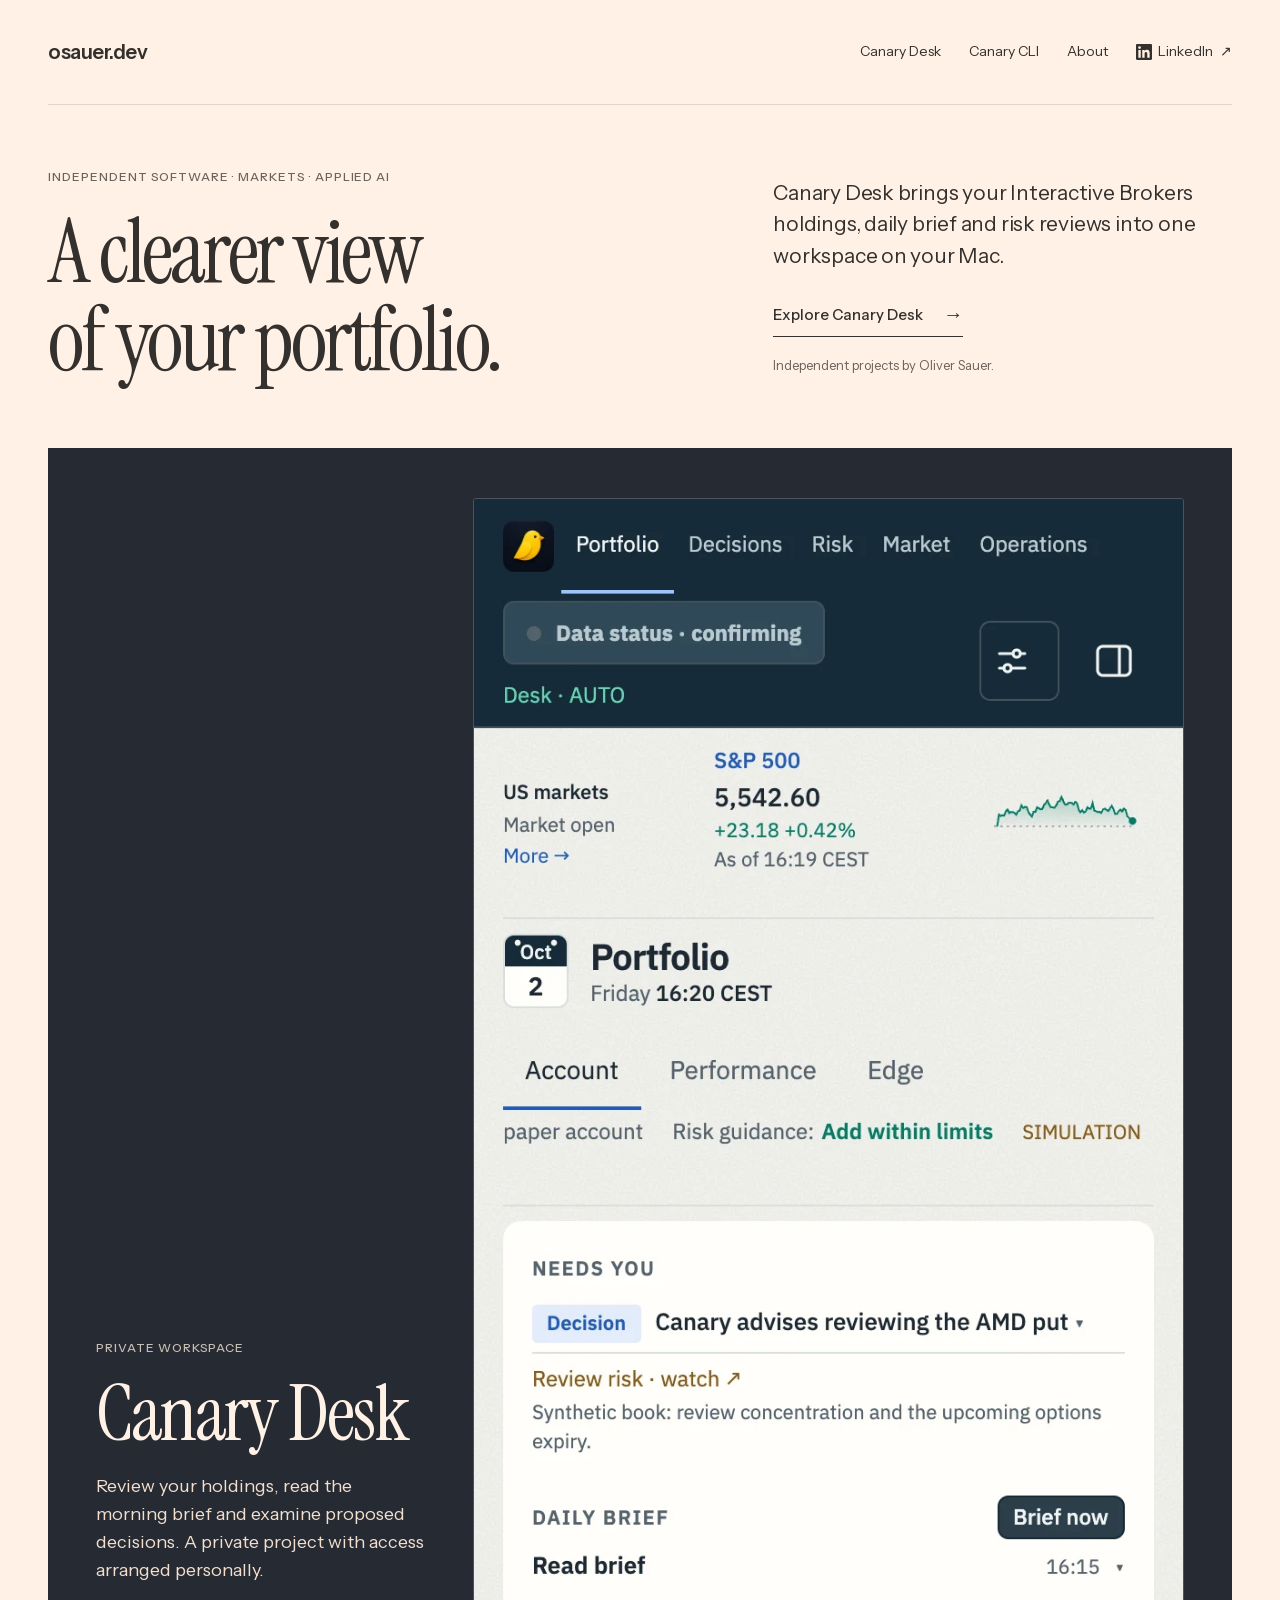
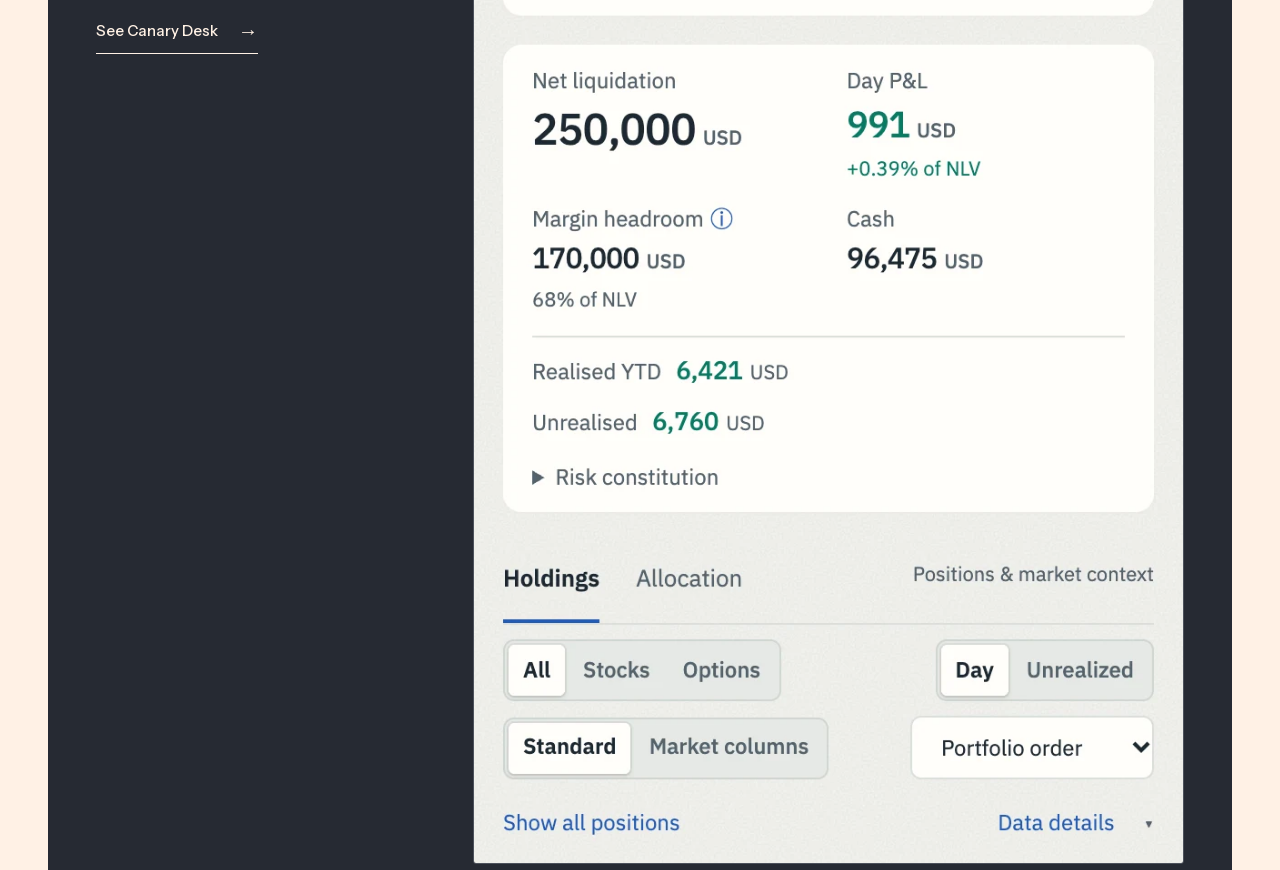
==== index.html @ 8dc5e8bd "Clarify Desk access and authority, refresh screenshots and add theme choice The public page and date" ====
<!doctype html>
<html lang="en">
<head>
  <meta charset="utf-8">
  <meta name="viewport" content="width=device-width, initial-scale=1">
  <title>osauer.dev | Software for a clearer portfolio</title>
  <meta name="description" content="Canary Desk, the open-source Canary CLI and the Go systems behind them. Independent software for a clearer portfolio, by Oliver Sauer.">
  <link rel="canonical" href="https://osauer.dev/">
  <link rel="icon" type="image/png" sizes="32x32" href="assets/favicon-32.png?v=20261003-bold">
  <link rel="icon" type="image/svg+xml" href="assets/favicon.svg?v=20261003-bold">
  <link rel="apple-touch-icon" href="assets/apple-touch-icon.png?v=20261003-bold">
  <link rel="preload" href="assets/fonts/instrument-sans-latin.woff2" as="font" type="font/woff2" crossorigin>
  <link rel="preload" href="assets/fonts/instrument-serif-latin.woff2" as="font" type="font/woff2" crossorigin>
  <meta name="color-scheme" content="light dark">
  <script src="/assets/theme.js?v=20261008"></script>
  <link rel="stylesheet" href="assets/site.css?v=20261008">
  <meta property="og:type" content="website">
  <meta property="og:url" content="https://osauer.dev/">
  <meta property="og:title" content="osauer.dev | Software for a clearer portfolio">
  <meta property="og:description" content="Canary Desk, the open-source Canary CLI and the Go systems behind them. Independent software for a clearer portfolio, by Oliver Sauer.">
  <meta property="og:image" content="https://osauer.dev/assets/desk-overview-social.jpg?v=20261008">
  <meta property="og:image:alt" content="Canary Desk portfolio view, using synthetic demonstration data">
  <meta name="twitter:card" content="summary_large_image">
</head><body class="home">
  <a class="skip" href="#main">Skip to content</a>
  <header class="wrap site-header">
    <a class="brand" href="./">osauer.dev</a>
    <nav class="site-nav" aria-label="Main">
      <a class="nav-work" href="#work">Work</a>
      <a href="desk/">Canary Desk</a>
      <a href="canary/">Canary CLI</a>
      <a href="#about">About</a>
      <a class="li-link nav-social external" href="https://www.linkedin.com/in/osauer/"><svg class="li" viewBox="0 0 24 24" width="16" height="16" fill="currentColor" aria-hidden="true"><path d="M20.45 20.45h-3.55v-5.57c0-1.33-.03-3.04-1.85-3.04-1.85 0-2.14 1.45-2.14 2.94v5.67H9.36V9h3.41v1.56h.05c.47-.9 1.63-1.85 3.36-1.85 3.6 0 4.27 2.37 4.27 5.45v6.29zM5.34 7.43a2.06 2.06 0 1 1 0-4.12 2.06 2.06 0 0 1 0 4.12zM7.12 20.45H3.56V9h3.56v11.45zM22.22 0H1.77C.79 0 0 .77 0 1.73v20.54C0 23.23.79 24 1.77 24h20.45c.98 0 1.78-.77 1.78-1.73V1.73C24 .77 23.2 0 22.22 0z"/></svg>LinkedIn</a>
    </nav>
  </header>
  <main id="main" tabindex="-1">
    <section class="wrap hero home-intro" aria-labelledby="home-title">
      <div><p class="kicker">Independent software · Markets · Applied AI</p><h1 id="home-title">A clearer view<br>of your portfolio.</h1></div>
      <div class="intro-copy">
        <p class="lead">Canary Desk brings your Interactive Brokers holdings, daily brief and risk reviews into one workspace on your Mac.</p>
        <a class="text-link" href="desk/">Explore Canary Desk<span class="arrow" aria-hidden="true">→</span></a>
        <p class="byline">Independent projects by Oliver Sauer.</p>
      </div>
    </section>
    <section class="wrap feature" id="work" aria-labelledby="desk-title">
      <div class="feature-layout">
        <div class="feature-copy">
          <p class="kicker">Private workspace</p>
          <h2 id="desk-title">Canary Desk</h2>
          <p>Review your holdings, read the morning brief and examine proposed decisions. A private project with access arranged personally.</p>
          <a class="text-link" href="desk/">See Canary Desk<span class="arrow" aria-hidden="true">→</span></a>
        </div>
        <figure class="screen">
        <picture><source data-theme-source data-media="(max-width: 760px)" media="(max-width: 760px) and (prefers-color-scheme: dark)" srcset="assets/phone-overview-dark.webp?v=20261008" width="390" height="1080"><source media="(max-width: 760px)" srcset="assets/phone-overview.webp?v=20261008" width="390" height="1080"><source data-theme-source data-media="all" media="(prefers-color-scheme: dark)" srcset="assets/desk-overview-dark.webp?v=20261008" width="1440" height="1000"><img src="assets/desk-overview.webp?v=20261008" alt="Canary Desk portfolio view with market context, holdings and daily priorities, using a synthetic book" fetchpriority="high" width="1440" height="1000"></picture>
        <figcaption><span>The portfolio, with market context and daily priorities.</span><span>Simulation · synthetic data</span></figcaption>
      </figure>
      </div>
    </section>
    <section class="wrap feature alt" aria-labelledby="canary-title">
      <div class="feature-layout">
        <div class="feature-copy">
          <p class="kicker">Open source · Go</p>
          <div class="lockup"><img class="mark" src="assets/canary-icon.png" width="192" height="192" alt=""><h2 id="canary-title">Canary CLI</h2></div>
          <p>The open-source engine behind Desk. Read your Interactive Brokers account from the terminal, an AI assistant or your phone, with the same figures in every view.</p>
          <div class="link-stack"><a class="text-link" href="canary/">See Canary CLI<span class="arrow" aria-hidden="true">→</span></a><a class="text-link gh-link" href="https://github.com/osauer/canary"><svg class="gh" viewBox="0 0 24 24" width="16" height="16" fill="currentColor" aria-hidden="true"><path fill-rule="evenodd" clip-rule="evenodd" d="M12 2C6.477 2 2 6.484 2 12.017c0 4.425 2.865 8.18 6.839 9.504.5.092.682-.217.682-.483 0-.237-.008-.868-.013-1.703-2.782.605-3.369-1.343-3.369-1.343-.454-1.158-1.11-1.466-1.11-1.466-.908-.62.069-.608.069-.608 1.003.07 1.53 1.032 1.53 1.032.892 1.53 2.341 1.088 2.91.832.092-.647.35-1.088.636-1.338-2.22-.253-4.555-1.113-4.555-4.951 0-1.093.39-1.988 1.029-2.688-.103-.253-.446-1.272.098-2.65 0 0 .84-.27 2.75 1.026A9.564 9.564 0 0112 6.844c.85.004 1.705.115 2.504.337 1.909-1.296 2.747-1.027 2.747-1.027.546 1.379.202 2.398.1 2.651.64.7 1.028 1.595 1.028 2.688 0 3.848-2.339 4.695-4.566 4.943.359.309.678.92.678 1.855 0 1.338-.012 2.419-.012 2.747 0 .268.18.58.688.482A10.019 10.019 0 0022 12.017C22 6.484 17.522 2 12 2z"/></svg>GitHub<span class="arrow" aria-hidden="true">↗</span></a></div>
        </div>
        <figure class="screen terminal-shot">
          <img src="canary/screens/cli-brief.webp" width="1798" height="760" alt="Output of canary brief on a synthetic account: market state, portfolio summary and what needs attention" loading="lazy">
          <figcaption><span><code>canary brief</code>, the portfolio read.</span><span>Synthetic account</span></figcaption>
        </figure>
      </div>
    </section>
    <section class="wrap section foundation also" aria-labelledby="hyperserve-title">
      <div><p class="kicker">Also open source</p><h2 id="hyperserve-title">HyperServe</h2></div>
      <p>A Go server library built on net/http. It is the HTTP layer under Canary Desk and Canary CLI.</p>
      <div class="link-stack"><a class="text-link" href="hyperserve/">See HyperServe<span class="arrow" aria-hidden="true">→</span></a><a class="text-link gh-link" href="https://github.com/osauer/hyperserve"><svg class="gh" viewBox="0 0 24 24" width="16" height="16" fill="currentColor" aria-hidden="true"><path fill-rule="evenodd" clip-rule="evenodd" d="M12 2C6.477 2 2 6.484 2 12.017c0 4.425 2.865 8.18 6.839 9.504.5.092.682-.217.682-.483 0-.237-.008-.868-.013-1.703-2.782.605-3.369-1.343-3.369-1.343-.454-1.158-1.11-1.466-1.11-1.466-.908-.62.069-.608.069-.608 1.003.07 1.53 1.032 1.53 1.032.892 1.53 2.341 1.088 2.91.832.092-.647.35-1.088.636-1.338-2.22-.253-4.555-1.113-4.555-4.951 0-1.093.39-1.988 1.029-2.688-.103-.253-.446-1.272.098-2.65 0 0 .84-.27 2.75 1.026A9.564 9.564 0 0112 6.844c.85.004 1.705.115 2.504.337 1.909-1.296 2.747-1.027 2.747-1.027.546 1.379.202 2.398.1 2.651.64.7 1.028 1.595 1.028 2.688 0 3.848-2.339 4.695-4.566 4.943.359.309.678.92.678 1.855 0 1.338-.012 2.419-.012 2.747 0 .268.18.58.688.482A10.019 10.019 0 0022 12.017C22 6.484 17.522 2 12 2z"/></svg>GitHub<span class="arrow" aria-hidden="true">↗</span></a></div>
    </section>
    <section class="wrap section foundation about" id="about" aria-labelledby="about-title">
      <div><p class="kicker">About me</p><h2 id="about-title">Mostly banking, <br>from both sides.</h2></div>
      <div class="about-copy">
        <p>More than 25 years in technology, much of it leading IT transformation in financial services. First inside wealth and asset management in Zurich and Singapore, then for the financial‑services clients of a leading hyperscaler.</p>
        <p>Today I head country delivery at a global IT‑services firm, bringing generative AI into how software gets built and automating processes where it pays off.</p>
        <p>I believe leaders in generative AI need to earn their credibility by building with frontier technology themselves. <a href="desk/">Canary Desk</a> is where I do.</p>
      </div>
      <div class="link-stack"><a class="text-link li-link" href="https://www.linkedin.com/in/osauer/"><svg class="li" viewBox="0 0 24 24" width="16" height="16" fill="currentColor" aria-hidden="true"><path d="M20.45 20.45h-3.55v-5.57c0-1.33-.03-3.04-1.85-3.04-1.85 0-2.14 1.45-2.14 2.94v5.67H9.36V9h3.41v1.56h.05c.47-.9 1.63-1.85 3.36-1.85 3.6 0 4.27 2.37 4.27 5.45v6.29zM5.34 7.43a2.06 2.06 0 1 1 0-4.12 2.06 2.06 0 0 1 0 4.12zM7.12 20.45H3.56V9h3.56v11.45zM22.22 0H1.77C.79 0 0 .77 0 1.73v20.54C0 23.23.79 24 1.77 24h20.45c.98 0 1.78-.77 1.78-1.73V1.73C24 .77 23.2 0 22.22 0z"/></svg>LinkedIn<span class="arrow" aria-hidden="true">↗</span></a></div>
    </section>
  </main>
  <footer class="wrap site-footer">
    <div class="footer-top">
      <span>Oliver Sauer</span>
      <nav class="footer-links" aria-label="Other work and profiles">
        <a href="hyperserve/">HyperServe</a>
        <a href="torok/">Torok</a>
        <a href="tower/">Tower</a>
        <a class="external gh-link" href="https://github.com/osauer"><svg class="gh" viewBox="0 0 24 24" width="16" height="16" fill="currentColor" aria-hidden="true"><path fill-rule="evenodd" clip-rule="evenodd" d="M12 2C6.477 2 2 6.484 2 12.017c0 4.425 2.865 8.18 6.839 9.504.5.092.682-.217.682-.483 0-.237-.008-.868-.013-1.703-2.782.605-3.369-1.343-3.369-1.343-.454-1.158-1.11-1.466-1.11-1.466-.908-.62.069-.608.069-.608 1.003.07 1.53 1.032 1.53 1.032.892 1.53 2.341 1.088 2.91.832.092-.647.35-1.088.636-1.338-2.22-.253-4.555-1.113-4.555-4.951 0-1.093.39-1.988 1.029-2.688-.103-.253-.446-1.272.098-2.65 0 0 .84-.27 2.75 1.026A9.564 9.564 0 0112 6.844c.85.004 1.705.115 2.504.337 1.909-1.296 2.747-1.027 2.747-1.027.546 1.379.202 2.398.1 2.651.64.7 1.028 1.595 1.028 2.688 0 3.848-2.339 4.695-4.566 4.943.359.309.678.92.678 1.855 0 1.338-.012 2.419-.012 2.747 0 .268.18.58.688.482A10.019 10.019 0 0022 12.017C22 6.484 17.522 2 12 2z"/></svg>GitHub</a>
        <a class="li-link external" href="https://www.linkedin.com/in/osauer/"><svg class="li" viewBox="0 0 24 24" width="16" height="16" fill="currentColor" aria-hidden="true"><path d="M20.45 20.45h-3.55v-5.57c0-1.33-.03-3.04-1.85-3.04-1.85 0-2.14 1.45-2.14 2.94v5.67H9.36V9h3.41v1.56h.05c.47-.9 1.63-1.85 3.36-1.85 3.6 0 4.27 2.37 4.27 5.45v6.29zM5.34 7.43a2.06 2.06 0 1 1 0-4.12 2.06 2.06 0 0 1 0 4.12zM7.12 20.45H3.56V9h3.56v11.45zM22.22 0H1.77C.79 0 0 .77 0 1.73v20.54C0 23.23.79 24 1.77 24h20.45c.98 0 1.78-.77 1.78-1.73V1.73C24 .77 23.2 0 22.22 0z"/></svg>LinkedIn</a>
      </nav>
    </div>
    <fieldset class="theme-control" data-theme-control hidden><legend>Colour theme</legend><label><input type="radio" name="theme" value="system" checked><span>System</span></label><label><input type="radio" name="theme" value="dark"><span>Dark</span></label><label><input type="radio" name="theme" value="light"><span>Light</span></label></fieldset>
    <div class="footer-bottom"><p>Personal projects, unaffiliated with any employer. No investment advice.</p><span>osauer.dev</span></div>
  </footer>
</body>
</html>
---- assets/site.css ----
/* Shared by the personal site and the Canary landing page. The handbook uses
   its own stylesheet. Fonts are self-hosted under the SIL Open Font License. */
@font-face{font-family:Instrument Sans;src:url(fonts/instrument-sans-latin-ext.woff2) format('woff2');font-weight:400 700;font-style:normal;font-display:swap;unicode-range:U+0100-02BA, U+02BD-02C5, U+02C7-02CC, U+02CE-02D7, U+02DD-02FF, U+0304, U+0308, U+0329, U+1D00-1DBF, U+1E00-1E9F, U+1EF2-1EFF, U+2020, U+20A0-20AB, U+20AD-20C0, U+2113, U+2C60-2C7F, U+A720-A7FF}
@font-face{font-family:Instrument Sans;src:url(fonts/instrument-sans-latin.woff2) format('woff2');font-weight:400 700;font-style:normal;font-display:swap;unicode-range:U+0000-00FF, U+0131, U+0152-0153, U+02BB-02BC, U+02C6, U+02DA, U+02DC, U+0304, U+0308, U+0329, U+2000-206F, U+20AC, U+2122, U+2191, U+2193, U+2212, U+2215, U+FEFF, U+FFFD}
@font-face{font-family:Instrument Serif;src:url(fonts/instrument-serif-latin-ext.woff2) format('woff2');font-weight:400;font-style:normal;font-display:swap;unicode-range:U+0100-02BA, U+02BD-02C5, U+02C7-02CC, U+02CE-02D7, U+02DD-02FF, U+0304, U+0308, U+0329, U+1D00-1DBF, U+1E00-1E9F, U+1EF2-1EFF, U+2020, U+20A0-20AB, U+20AD-20C0, U+2113, U+2C60-2C7F, U+A720-A7FF}
@font-face{font-family:Instrument Serif;src:url(fonts/instrument-serif-latin.woff2) format('woff2');font-weight:400;font-style:normal;font-display:swap;unicode-range:U+0000-00FF, U+0131, U+0152-0153, U+02BB-02BC, U+02C6, U+02DA, U+02DC, U+0304, U+0308, U+0329, U+2000-206F, U+20AC, U+2122, U+2191, U+2193, U+2212, U+2215, U+FEFF, U+FFFD}
/* Palette after the Financial Times visual code: pink paper, warm black, teal for links, claret for marks, slate for the dark blocks, wheat for tinted panels. */
:root{color-scheme:light;--paper:#FFF1E5;--ink:#33302E;--muted:#6B635C;--line:#E4D5C6;--moss:#0D7680;--claret:#990F3D;--forest:#262A33;--light:#F2DFCE;--wheat:#F2DFCE;--shadow:0 12px 28px #33302E12;--moss-deep:#0B5F67;--subhead:28px;--serif:'Instrument Serif',Georgia,serif;--sans:'Instrument Sans',Arial,sans-serif;--mono:ui-monospace,SFMono-Regular,Menlo,Consolas,monospace}
*{box-sizing:border-box}
html{scroll-behavior:smooth;scroll-padding-top:24px}
body{margin:0;background:var(--paper);color:var(--ink);font:17px/1.55 var(--sans);-webkit-font-smoothing:antialiased}
a{color:inherit;text-underline-offset:5px;text-decoration-thickness:1px}
a:hover{color:var(--moss)}
a:focus-visible,summary:focus-visible{outline:2px solid var(--moss);outline-offset:6px}
img{max-width:100%;height:auto;display:block}
p,figure{margin:0}
h1,h2,h3{margin:0;font-weight:400;text-wrap:balance}
.wrap{width:min(1240px,calc(100% - 96px));margin-inline:auto}
.skip{position:absolute;left:0;right:0;top:-120px;display:flex;align-items:center;justify-content:center;height:105px;background:var(--paper);padding:0 20px;z-index:10}
.skip:focus{top:0}
.site-header{display:flex;align-items:center;justify-content:space-between;gap:32px;min-height:105px;border-bottom:1px solid var(--line)}
.brand{font-weight:600;font-size:20px;text-decoration:none;letter-spacing:-.5px}
.site-nav{display:flex;flex-wrap:wrap;gap:28px;font-size:14px}
.site-nav a{display:flex;align-items:center;min-height:44px;text-decoration:none}
.site-nav a:hover,.site-nav a[aria-current=page]{text-decoration:underline}
body.home .nav-work{display:none}
.external::after{content:'↗';margin-left:7px}
.gh,.li{flex:none;margin-right:7px;vertical-align:-3px}
.text-link .gh,.text-link .li{margin-right:-8px}
.site-nav a .li,.site-nav a .gh{margin-right:6px}
.kicker{font-size:12px;line-height:1.4;letter-spacing:.08em;text-transform:uppercase;font-weight:500;color:var(--muted)}
.hero{padding-block:64px 65px}
.home-intro,.project-intro{display:grid;grid-template-columns:1.3fr 1fr;gap:70px;align-items:end}
.home-intro{align-items:center;grid-template-columns:1.45fr 1fr;gap:60px}
.home-intro h1{font:clamp(64px,7vw,100px)/.98 var(--serif);letter-spacing:-.035em;margin-top:22px}
.intro-copy{max-width:460px}
.role{font-size:15px;font-weight:500;margin-bottom:16px}
.lead{font-size:clamp(18px,1.65vw,21px);line-height:1.5;letter-spacing:-.01em}
.intro-copy .text-link{margin-top:22px}
.text-link{display:inline-flex;align-items:center;gap:20px;min-height:44px;font-size:15px;font-weight:500;text-decoration:none;border-bottom:1px solid currentColor}
.text-link .arrow{font-size:20px;transition:transform .2s}
.text-link:hover .arrow{transform:translateX(4px)}
.feature{padding:50px 48px 28px;background:var(--forest);color:var(--paper)}
.feature .kicker{color:#C9BEB3}
.feature-layout{display:grid;grid-template-columns:minmax(0,1fr) minmax(0,2.15fr);gap:46px;align-items:center}
.feature h2{font:78px/1 var(--serif);letter-spacing:-.025em;margin:18px 0 20px}
.feature-copy p:not(.kicker){color:var(--light);font-size:18px;max-width:29ch}
.feature .text-link{margin-top:25px}
.feature a:hover{color:var(--paper)}
.feature a:focus-visible{outline-color:white}
.screen{margin:0}
.screen img{width:100%;border:1px solid var(--line);border-radius:3px}
.feature .screen img{border-color:#4D525C}
.screen figcaption{display:flex;justify-content:space-between;gap:20px;margin-top:13px;color:var(--muted);font-size:12px;line-height:1.5}
.feature .screen figcaption{color:#C9BEB3}
.section{padding-block:64px;border-bottom:1px solid var(--line)}
.foundation{display:grid;grid-template-columns:1fr 1.3fr .65fr;gap:45px;align-items:baseline}
.section h2{font:48px/1.05 var(--serif);letter-spacing:-.02em}
.foundation h2{margin-top:14px}
/* The mark and the name form one lockup on the title line, so the mark never pushes the name below the text beside it. */
.foundation>div:first-child{display:grid;grid-template-columns:auto 1fr;align-items:center;column-gap:14px}
.foundation>div:first-child .kicker{grid-column:1/-1}
.foundation .mark{width:40px;height:40px;border-radius:9px;margin:14px 0 0}
.about>div:first-child h2{grid-column:1/-1}
.about .about-copy p+p{margin-top:14px}
.about .about-copy a{color:var(--ink);white-space:nowrap}
.about .text-link{align-items:baseline}.about .text-link .li{align-self:center}
.foundation p:not(.kicker){max-width:44ch;color:var(--muted)}
.link-stack{display:flex;flex-direction:column;align-items:flex-start;gap:10px}
.link-stack .text-link{font-size:14px}
.site-footer{padding-block:28px 34px;font-size:13px;color:var(--muted)}
.footer-top,.footer-bottom{display:flex;align-items:center;justify-content:space-between;gap:24px;flex-wrap:wrap}
.footer-top{margin-bottom:18px;font-size:14px}
.footer-links{display:flex;gap:23px;flex-wrap:wrap}
.footer-links a{min-height:32px;display:inline-flex;align-items:center;text-decoration:none}
.footer-links a:hover{text-decoration:underline}
.footer-bottom p{max-width:75ch}
/* Native radios keep the theme control usable with arrows and screen readers. */
.theme-control{display:flex;gap:0;width:max-content;min-width:0;padding:0;margin:0;border:1px solid var(--line);border-radius:3px;font:13px/1.4 var(--sans);color:var(--ink)}
.theme-control[hidden]{display:none}
.site-footer>.theme-control:not(:last-child){margin-bottom:18px}
.theme-control legend,.theme-control input{position:absolute;width:1px;height:1px;padding:0;margin:-1px;overflow:hidden;clip-path:inset(50%);white-space:nowrap;border:0}
.theme-control label{position:relative;cursor:pointer}
.theme-control label+label{border-left:1px solid var(--line)}
.theme-control span{display:flex;align-items:center;justify-content:center;min-height:44px;min-width:64px;padding:9px 13px 7px;border-bottom:2px solid transparent}
.theme-control input:checked+span{color:var(--moss-deep);background:var(--wheat);border-bottom-color:currentColor;font-weight:600}
.theme-control label:hover span{color:var(--moss)}
.theme-control input:focus-visible+span{outline:2px solid var(--moss);outline-offset:3px;position:relative;z-index:1}
@media(forced-colors:active){.theme-control input:checked+span{outline:2px solid Highlight;outline-offset:-3px}}
.project-intro h1{font:clamp(64px,8vw,116px)/.9 var(--serif);letter-spacing:-.035em;margin-top:22px}
.mark{display:block;width:52px;height:52px;border-radius:12px;margin-top:22px}
.feature .mark{margin-top:18px}
.byline{font-size:13px;color:var(--muted);margin-top:18px}
.project-intro .text-link{margin-top:24px}
.project-intro .intro-copy{padding-bottom:0}
.full-screen{padding:25px 26px 20px;background:var(--wheat)}
.full-screen .screen img{border-color:#D9C6B3}
.full-screen .screen.narrow{max-width:960px;margin-inline:auto}
.canary-intro .intro-copy .actions{margin-top:22px}
.rhythm{display:grid;grid-template-columns:repeat(4,1fr);gap:36px}
.rhythm article{border-top:1px solid var(--line);padding-top:20px}
.rhythm h2{font:500 25px/1.25 var(--sans);letter-spacing:-.03em;margin-bottom:12px}
.rhythm p{font-size:16px;color:var(--muted);max-width:37ch}
.number{display:block;color:var(--claret);font-size:12px;margin-bottom:25px}
.detail-screen{display:grid;grid-template-columns:1fr 2.15fr;gap:46px;align-items:center}
.detail-copy h2{margin:14px 0 22px}
.detail-copy p:not(.kicker){color:var(--muted);max-width:29ch}
.detail-copy p+p{margin-top:14px}
.features-head{margin-bottom:34px}
.features-head h2{margin-top:14px}
.features-grid{display:grid;grid-template-columns:repeat(3,1fr);gap:40px 36px}
.features-grid.four{grid-template-columns:repeat(4,1fr)}
.feature-group{border-top:1px solid var(--line);padding-top:18px}
.feature-group h3{font:500 12px/1.4 var(--sans);letter-spacing:.08em;text-transform:uppercase;color:var(--claret);margin-bottom:14px}
.feature-group ul{list-style:none;margin:0;padding:0}
.feature-group li{font-size:15px;line-height:1.5;color:var(--muted);margin-bottom:12px;max-width:40ch}
.feature-group b{display:block;color:var(--ink);font-weight:500}
.feature-group li:last-child{margin-bottom:0}
.invitation{display:grid;grid-template-columns:1fr 1.5fr;gap:60px;padding-block:64px;align-items:baseline;border-bottom:1px solid var(--line)}
.invitation h2{font:48px/1.05 var(--serif);letter-spacing:-.02em;margin-top:14px}
.invitation p:not(.kicker){max-width:53ch;color:var(--muted)}
.invitation .text-link{margin-top:20px}
.sheet{display:grid;grid-template-columns:170px minmax(0,1fr);gap:32px;align-items:center;margin:30px 0 6px;padding:26px 28px;background:var(--wheat)}
.sheet-thumb{position:relative;display:block;width:170px;aspect-ratio:640/906;margin-right:10px}
.sheet-thumb img{position:absolute;inset:0;width:100%;height:100%;background:#fff;border:1px solid #D9C6B3;box-shadow:0 8px 22px rgba(51,48,46,.14);transition:transform .2s}
.sheet-thumb .p3{transform:translate(14px,-8px) rotate(4deg)}
.sheet-thumb .p2{transform:translate(7px,-4px) rotate(2deg)}
.sheet-thumb:hover .p1{transform:translateY(-4px)}
.sheet-copy .kicker{margin-bottom:10px}
.invitation .sheet-copy p:not(.kicker){color:var(--ink)}
.invitation .sheet-copy .sheet-meta{font-size:13px;color:var(--muted);margin-top:6px}
.invitation .sheet-copy .text-link{margin-top:14px}
.note{font-size:13px;margin-top:22px!important}
.phone-only{display:none}
.note-page{min-height:65vh}
.note-page .hero{max-width:960px;padding-bottom:80px}
.checks{margin:38px 0 0;padding:25px 0 0;border-top:1px solid var(--line);max-width:650px;list-style:none}
.checks li{padding:0 0 14px 0;color:var(--muted);font-size:16px}
.checks b{color:var(--ink);font-weight:500}
.checks .checks-title{margin-top:0;font-size:12px;font-weight:500;letter-spacing:.08em;text-transform:uppercase;color:var(--muted)}
.note-page .screen{margin-top:38px;max-width:960px;padding:22px 24px 18px;background:var(--wheat)}
.note-page .screen img{border-color:#D9C6B3}
.note-page h1{font:clamp(64px,8vw,116px)/1 var(--serif);letter-spacing:-.035em;margin-top:22px}
.note-body{max-width:650px;margin-top:35px}
.note-body p{margin-bottom:22px;color:var(--muted);font-size:19px}
.note-body .actions{display:flex;flex-wrap:wrap;gap:20px}
.runtime-flow{max-width:650px;display:flex;flex-wrap:wrap;gap:12px;align-items:center;margin-top:38px;padding-top:25px;border-top:1px solid var(--line);font-size:14px;color:var(--muted)}
.runtime-flow b{color:var(--ink);font-weight:500}
.terminal{background:var(--forest);color:var(--paper);padding:36px;border-radius:3px;min-width:0}
.terminal-label{font:12px/1.5 var(--sans);color:#C9BEB3;display:block;margin-bottom:24px}
pre{margin:0;font:14px/1.9 var(--mono);white-space:pre;overflow-x:auto}
.command{color:#F2DFCE}
.install-row{display:grid;grid-template-columns:1fr 1.5fr;gap:60px;align-items:start}
.install-row h2{margin:14px 0 20px}
.install-row p:not(.kicker){max-width:45ch;color:var(--muted);margin-bottom:18px}
.install-links{display:flex;gap:10px 25px;flex-wrap:wrap;margin-top:18px;font-size:15px}
.handbook{display:grid;grid-template-columns:1fr 1.5fr;gap:60px}
.handbook h2{margin:14px 0 20px}
.guide-links{display:grid;grid-template-columns:1fr 1fr;gap:8px 36px}
.guide-links a{border-bottom:1px solid var(--line);min-height:45px;display:flex;align-items:center;justify-content:space-between;gap:15px;font-size:15px;text-decoration:none}
.guide-links a:hover{text-decoration:underline}
.canary-intro{grid-template-columns:1.1fr 1fr;align-items:center}
.canary-intro .lead{margin-top:25px;max-width:45ch}
.canary-intro .sub{margin-top:16px;color:var(--muted);max-width:45ch}
.canary-intro .proof{margin-top:18px;font-size:13px;color:var(--ink)}.canary-intro .proof span{white-space:nowrap}
.canary-intro h1{font-size:clamp(64px,8vw,116px)}
.canary-intro .actions{display:flex;gap:28px;flex-wrap:wrap}
.canary-intro .note{color:var(--muted);max-width:49ch}
.canary-intro .note a{color:var(--ink)}
.cli-screens{display:grid;grid-template-columns:1fr 2.15fr;gap:36px 46px;align-items:start}
.cli-screens .detail-copy{grid-row:span 2}
.cli-screens .screen{grid-column:2}
.screen figcaption code{font:11px/1.5 var(--mono)}
code{font-family:var(--mono);font-size:.9em}
pre code{font:inherit}
/* The second feature block: wheat instead of slate, screen on the left. */
.feature.alt{background:var(--wheat);color:var(--ink);margin-top:24px}
.feature.alt .kicker,.feature.alt .screen figcaption{color:var(--muted)}
.feature.alt .feature-copy p:not(.kicker){color:var(--ink)}
.feature.alt a:hover,.sheet a:hover,.full-screen a:hover{color:var(--moss-deep)}
.feature.alt a:focus-visible{outline-color:var(--moss)}
.feature.alt .screen img{border-color:#D9C6B3}
.feature.alt .feature-layout{grid-template-columns:minmax(0,2.15fr) minmax(0,1fr)}
.feature.alt .feature-copy{order:2}
.feature .lockup{display:flex;align-items:center;gap:16px;margin:18px 0 20px}
.feature .lockup h2{margin:0}
.feature .lockup .mark{width:52px;height:52px;margin:0}
.feature .link-stack{margin-top:25px;gap:6px}
.feature .link-stack .text-link{font-size:15px}
.feature .link-stack .text-link{margin-top:0}
/* Text beside a list: AI boundary, evidence states, Go library. */
.split{display:grid;grid-template-columns:1fr 1.5fr;gap:60px;align-items:start}
.split h2{margin:14px 0 20px}
.split>div>p:not(.kicker){color:var(--muted);max-width:40ch}
.split>div>p+p{margin-top:14px}
.split .text-link{margin-top:20px}
.points{list-style:none;margin:0;padding:0;display:grid;grid-template-columns:1fr 1fr;gap:28px 36px}
.points li{border-top:1px solid var(--line);padding-top:16px;color:var(--muted);font-size:16px}
.points b{display:block;color:var(--ink);font-weight:500;margin-bottom:6px}
.states{margin:0;display:grid;grid-template-columns:repeat(2,1fr);gap:22px 30px}
.states div{border-top:1px solid var(--line);padding-top:12px}
.states dt{font:13px/1.5 var(--mono);color:var(--claret);margin-bottom:4px}
.states dd{margin:0;font-size:15px;line-height:1.45;color:var(--muted)}
/* One daemon, four ways in: a diagram in boxes that reflows on a phone. */
.arch{display:grid;font-size:14px}
.arch-row{display:grid;grid-template-columns:repeat(4,1fr);gap:12px}
.arch-row.two{grid-template-columns:1fr 1fr}
.arch-node,.arch-core{border:1px solid var(--line);border-radius:3px;padding:14px 16px;background:var(--paper)}
.arch-node b,.arch-core b{display:block;font-weight:500;color:var(--ink)}
.arch-node span,.arch-core span{display:block;margin-top:4px;color:var(--muted);font-size:13px;line-height:1.45}
.arch-core{background:var(--forest);border-color:var(--forest);padding:20px 22px}
.arch-core b{color:var(--paper);font:500 15px/1.4 var(--mono)}
.arch-core span{color:#C9BEB3;font-size:14px}
.arch-link{position:relative;height:46px;display:flex;align-items:center;justify-content:center;font-size:12px;color:var(--muted)}
.arch-link::before{content:'';position:absolute;left:50%;top:0;bottom:0;border-left:1px solid var(--muted)}
.arch-link span{position:relative;background:var(--paper);padding:2px 10px}
@media(max-width:1100px){.split{gap:35px}.states{grid-template-columns:repeat(2,1fr)}.feature.alt .feature-layout{grid-template-columns:minmax(0,1.6fr) minmax(0,1fr)}}
@media(max-width:760px){.split{grid-template-columns:1fr;gap:28px}.points,.states{grid-template-columns:1fr;gap:20px}.arch-row,.arch-row.two{grid-template-columns:1fr 1fr;gap:10px}.feature.alt .feature-layout{grid-template-columns:1fr}.feature .lockup{margin:14px 0 0}.feature .lockup .mark{width:44px;height:44px}.feature-copy .lockup{order:1}.feature-copy .link-stack{order:4;flex-direction:row;gap:25px;margin-top:14px}}
@media(min-width:1500px){.hero{padding-block:75px}}
@media(max-width:1100px){.wrap{width:calc(100% - 64px)}.home-intro,.project-intro{gap:35px;grid-template-columns:1.2fr 1fr}.home-intro h1{font-size:7vw}.feature{padding:35px 32px 24px}.feature-layout,.detail-screen{gap:30px}.feature h2{font-size:65px}.foundation{gap:28px;grid-template-columns:1fr 1.5fr}.foundation .link-stack{grid-column:2;flex-direction:row;gap:25px}.rhythm{gap:25px;grid-template-columns:repeat(2,1fr)}.features-grid,.features-grid.four{grid-template-columns:repeat(2,1fr)}.canary-intro{grid-template-columns:1fr 1fr}.terminal{padding:28px}}
@media(max-width:760px){.wrap{width:calc(100% - 40px)}.cli-screens{grid-template-columns:1fr;gap:25px}.cli-screens .detail-copy{grid-row:auto}.cli-screens .screen{grid-column:auto}.site-header{min-height:88px;gap:12px}.skip{height:88px}.brand{font-size:18px}.site-nav{gap:16px;font-size:13px}.site-nav .nav-work,.site-nav .nav-social{display:none}.hero{padding-block:43px}.home-intro,.project-intro,.canary-intro{grid-template-columns:1fr;gap:30px}.home-intro h1{font-size:clamp(52px,14vw,84px);margin-top:16px}.role{margin-bottom:12px}.intro-copy{max-width:46ch}.lead{font-size:18px}.feature{padding:30px 20px 20px}.feature-layout{grid-template-columns:1fr;gap:30px}.feature h2{font-size:64px;margin:14px 0}.feature-copy p:not(.kicker){max-width:42ch;font-size:17px}.feature .text-link{margin-top:14px}.screen figcaption{flex-wrap:wrap;gap:4px 15px;font-size:12px}.foundation{grid-template-columns:1fr;gap:25px}.foundation .link-stack{grid-column:auto;flex-direction:row;gap:25px}.section{padding-block:40px}.section h2{font-size:40px}.site-footer{padding-block:25px}.footer-top{align-items:flex-start;gap:14px;margin-bottom:15px}.footer-links{gap:17px}.footer-bottom{gap:12px}.project-intro h1{font-size:85px;margin-top:18px}.full-screen{padding:18px 20px}.rhythm{grid-template-columns:1fr;gap:30px}.features-grid,.features-grid.four{grid-template-columns:1fr;gap:28px}.rhythm article{display:grid;grid-template-columns:28px 1fr;gap:0 15px}.rhythm h2{font-size:23px}.rhythm .number{grid-row:span 2;margin:6px 0 0}.rhythm p{max-width:43ch}.detail-screen{grid-template-columns:1fr;gap:25px}.detail-copy h2{margin:14px 0}.detail-copy p:not(.kicker){max-width:40ch}.invitation,.install-row,.handbook{grid-template-columns:1fr;gap:28px;padding-block:40px}.invitation h2{font-size:40px}.sheet{grid-template-columns:1fr;gap:26px;padding:24px 20px}.sheet-thumb{width:150px}.note-page .hero{padding-block:43px 70px}.note-body{margin-top:28px}.note-body p{font-size:18px}.canary-intro h1{font-size:72px}.terminal{padding:25px}.guide-links{grid-template-columns:1fr;gap:0}.canary-intro .note{font-size:12px}.install-links{gap:10px 20px}}
@media(prefers-reduced-motion:reduce){html{scroll-behavior:auto}.text-link .arrow,.sheet-thumb img{transition:none}}
@media(forced-colors:active){.feature,.terminal{border:1px solid CanvasText}.screen img{border:1px solid CanvasText}}
/* On a phone, terminal captures keep a readable size and scroll sideways. */
@media(max-width:760px){.terminal-shot{overflow-x:auto;-webkit-overflow-scrolling:touch}.terminal-shot img{width:720px;max-width:none}.terminal-shot figcaption{position:sticky;left:0}}
/* On a phone, put the working screen beside the title in the reading order. */
@media(max-width:760px){.feature-layout{gap:0}.feature-copy{display:contents}.feature-copy .kicker{order:0}.feature-copy h2{order:1;margin-bottom:0}.feature-layout .screen{order:5;margin-block:24px 0;min-width:0}.feature-copy p:not(.kicker){order:2;margin-top:18px}.feature-copy .text-link{order:4;justify-self:start}}
/* Dark scheme: the same code inverted, warm black paper, pink type, the dark blocks a step lighter. */
/* Two-column project rows: the title column spans both rows, so the links sit under their paragraph. */
@media(max-width:1100px) and (min-width:761px){.foundation{grid-template-rows:auto 1fr}.foundation>div:first-child{grid-row:span 2}.foundation .link-stack{align-self:start}}
:root[data-theme=dark]{color-scheme:dark;--paper:#1F1D1B;--ink:#F2E8DF;--muted:#B3A79C;--line:#3B3632;--moss:#4FC3C9;--claret:#F27C9B;--forest:#2E333B;--light:#E4D5C6;--wheat:#2A2724;--wheat-line:#7A7068;--moss-deep:#4FC3C9}:root[data-theme=dark] .feature .kicker,:root[data-theme=dark] .feature .screen figcaption,:root[data-theme=dark] .terminal-label{color:#B3A79C}:root[data-theme=dark] .screen img,:root[data-theme=dark] .full-screen .screen img,:root[data-theme=dark] .note-page .screen img,:root[data-theme=dark] .feature .screen img{border-color:var(--wheat-line,#7A7068)}:root[data-theme=dark] .feature,:root[data-theme=dark] .terminal{color:var(--ink)}:root[data-theme=dark] .feature a:hover{color:var(--moss)}:root[data-theme=dark] .feature a:focus-visible{outline-color:var(--ink)}:root[data-theme=dark] .sheet-thumb img{border-color:var(--wheat-line,#7A7068)}:root[data-theme=dark] .feature.alt .screen img{border-color:var(--wheat-line,#7A7068)}:root[data-theme=dark] .arch-core b{color:var(--ink)}:root[data-theme=dark] .arch-core span{color:#B3A79C}
@media(prefers-color-scheme:dark){:root:not([data-theme]){color-scheme:dark;--paper:#1F1D1B;--ink:#F2E8DF;--muted:#B3A79C;--line:#3B3632;--moss:#4FC3C9;--claret:#F27C9B;--forest:#2E333B;--light:#E4D5C6;--wheat:#2A2724;--wheat-line:#7A7068;--moss-deep:#4FC3C9}:root:not([data-theme]) .feature .kicker,:root:not([data-theme]) .feature .screen figcaption,:root:not([data-theme]) .terminal-label{color:#B3A79C}:root:not([data-theme]) .screen img,:root:not([data-theme]) .full-screen .screen img,:root:not([data-theme]) .note-page .screen img,:root:not([data-theme]) .feature .screen img{border-color:var(--wheat-line,#7A7068)}:root:not([data-theme]) .feature,:root:not([data-theme]) .terminal{color:var(--ink)}:root:not([data-theme]) .feature a:hover{color:var(--moss)}:root:not([data-theme]) .feature a:focus-visible{outline-color:var(--ink)}:root:not([data-theme]) .sheet-thumb img{border-color:var(--wheat-line,#7A7068)}:root:not([data-theme]) .feature.alt .screen img{border-color:var(--wheat-line,#7A7068)}:root:not([data-theme]) .arch-core b{color:var(--ink)}:root:not([data-theme]) .arch-core span{color:#B3A79C}}

/* Cash planning and FX attribution on the product pages. */
.cash-story{border-top:1px solid var(--ink)}
.cash-flow{list-style:none;margin:0;padding:0}
.cash-flow li{padding:20px 0;border-bottom:1px solid var(--line)}
.cash-flow b{display:block;font:var(--subhead)/1.2 var(--serif);margin:7px 0}
.cash-flow p,.cash-story-note,.fx-explanation>p{font-size:15px;color:var(--muted);max-width:56ch}
.cash-story-note{margin-top:16px}
.fx-bridge{display:grid;grid-template-columns:1fr auto 1fr auto 1.25fr;align-items:center;gap:14px;border-block:1px solid var(--line);padding:24px 0;margin-bottom:20px;font-size:13px;color:var(--muted)}
.fx-bridge b{display:block;color:var(--ink);font-size:15px;font-weight:500;margin-bottom:6px}
.fx-bridge .operator{font:30px/1 var(--serif);color:var(--moss)}
.fx-explanation .text-link{margin-top:16px}
@media(max-width:760px){.fx-bridge{grid-template-columns:1fr;text-align:center;gap:12px}.cash-flow b,.fx-bridge b{font-size:27px}}
/* Torok's machine head beside its name, its viewBox cropped to the drawing: the plinth sits on the baseline
   and the dome reaches cap height (0.72 of the title size). */
.note-page .lockup{display:flex;align-items:baseline;gap:clamp(12px,1.5vw,22px);margin-top:22px}
.note-page .lockup h1{margin-top:0}
.torok-mark{flex:none;height:clamp(46px,5.76vw,83.5px);width:auto;color:var(--ink)}
.torok-mark .eye{fill:#B45309}
:root[data-theme=dark] .torok-mark .eye{fill:#E8964A}
@media(prefers-color-scheme:dark){:root:not([data-theme]) .torok-mark .eye{fill:#E8964A}}

/* Broker evidence is a ledger, not a forecast. Diagram assets contain no account data. */
.lending-ledger{min-width:0;max-width:100%}
.lending-ledger .ledger{display:block;max-width:100%;background:#262A33;border:1px solid #4D525C;box-shadow:var(--shadow)}
.lending-ledger svg{display:block;width:100%;height:auto;font-family:var(--sans)}
.lending-ledger .serif{font-family:var(--serif)}
.lending-ledger .lending-narrow{display:none}
.lending-ledger figcaption{font-size:12px;line-height:1.5;color:var(--muted);margin-top:12px}
.lending-feature code{overflow-wrap:anywhere}
.lending-feature .text-link{max-width:100%}

/* A continuous cash path and a balanced attribution equation, with no decorative cards.
   The path runs from each dot to the next and ends at the last dot. */
.cash-flow{padding-left:26px;position:relative}
.cash-flow li{position:relative}
.cash-flow li::before{content:'';position:absolute;left:-25px;top:30px;width:9px;height:9px;background:var(--paper);border:1.5px solid var(--moss);border-radius:50%}
.cash-flow li::after{content:'';position:absolute;left:-19px;top:42px;bottom:-30px;border-left:1px solid var(--line)}
.cash-flow li:last-child::after{display:none}
.cash-flow li:last-child{border-bottom:0}
.cash-story-note{padding-left:26px}
.fx-bridge{padding:28px 0;gap:18px;border-top-color:var(--ink)}
.fx-bridge>span:not(.operator){align-self:stretch;display:flex;flex-direction:column;justify-content:center}
.fx-bridge>span:last-child{padding-left:18px;border-left:1px solid var(--line)}
.fx-bridge .operator{font-size:34px}
.fx-bridge b{font:var(--subhead)/1.15 var(--serif);margin-bottom:9px}
@media(max-width:1100px) and (min-width:761px){.fx-bridge{gap:10px}.fx-bridge b{font-size:23px}.fx-bridge>span:last-child{padding-left:10px}}
@media(max-width:760px){.lending-feature{gap:26px}.lending-ledger .lending-wide{display:none}.lending-ledger .lending-narrow{display:block}.lending-ledger figcaption{font-size:11px}.fx-bridge{padding:24px 0;gap:10px}.fx-bridge b{margin-bottom:5px}.fx-bridge>span:last-child{padding:15px 0 0;border-left:0;border-top:1px solid var(--line)}.cash-flow{padding-left:23px}.cash-flow li::before{left:-22px}.cash-flow li::after{left:-16px}.cash-story-note{padding-left:23px}}
@media(forced-colors:active){.lending-ledger .ledger{border-color:CanvasText}.cash-flow li::before{border-color:CanvasText}}

/* A concise public story, with optional depth in native disclosures. */
.home .feature-layout>*,.split>*,.install-row>*,.handbook>*{min-width:0}
.detail-intro{padding-block:48px 28px}
.detail-intro h2{font:48px/1.05 var(--serif);letter-spacing:-.02em;margin:14px 0}
.detail-intro>p:last-child{color:var(--muted);max-width:60ch}
.deep-dive{border-top:1px solid var(--line)}
.deep-dive:last-of-type{border-bottom:1px solid var(--line)}
.deep-dive>summary{position:relative;display:grid;grid-template-columns:1fr 1fr;gap:20px;align-items:center;min-height:94px;padding:22px 38px 22px 0;cursor:pointer;list-style:none}
.deep-dive>summary::-webkit-details-marker{display:none}
.deep-dive>summary>span{font:30px/1.15 var(--serif)}
.deep-dive>summary>small{font-size:14px;line-height:1.5;color:var(--muted)}
.deep-dive>summary::after{content:'+';position:absolute;right:4px;font:26px/1 var(--sans);color:var(--moss)}
.deep-dive[open]>summary::after{content:'−'}
.deep-dive>summary:hover>span{color:var(--moss)}
.deep-dive>.section{padding-block:12px 40px;border-bottom:0}
.deep-dive .features-head{display:none}
.lending-update{display:grid;grid-template-columns:1.25fr 1fr;gap:50px}
.lending-update>div:first-child h2{margin:14px 0 20px}
.lending-update p:not(.kicker){color:var(--muted);max-width:70ch}
.lending-update p+p{margin-top:14px}
.lending-update .text-link{margin-top:16px}
.lending-update>div:first-child{grid-column:1/-1;max-width:820px}
@media(max-width:760px){
 .home .feature .screen picture{display:block;max-height:none;overflow:hidden;border:1px solid #4D525C;border-radius:3px}
 .home .feature .screen picture img{border:0}
 .deep-dive>summary{grid-template-columns:1fr;gap:6px;min-height:100px;padding-block:20px}
 .deep-dive>summary>span{font-size:27px}
 .deep-dive>summary>small{font-size:13px}
 .detail-intro{padding-block:40px 24px}
 .detail-intro h2{font-size:40px}
 .deep-dive>.section{padding-bottom:32px}
 .lending-update{display:block}
}
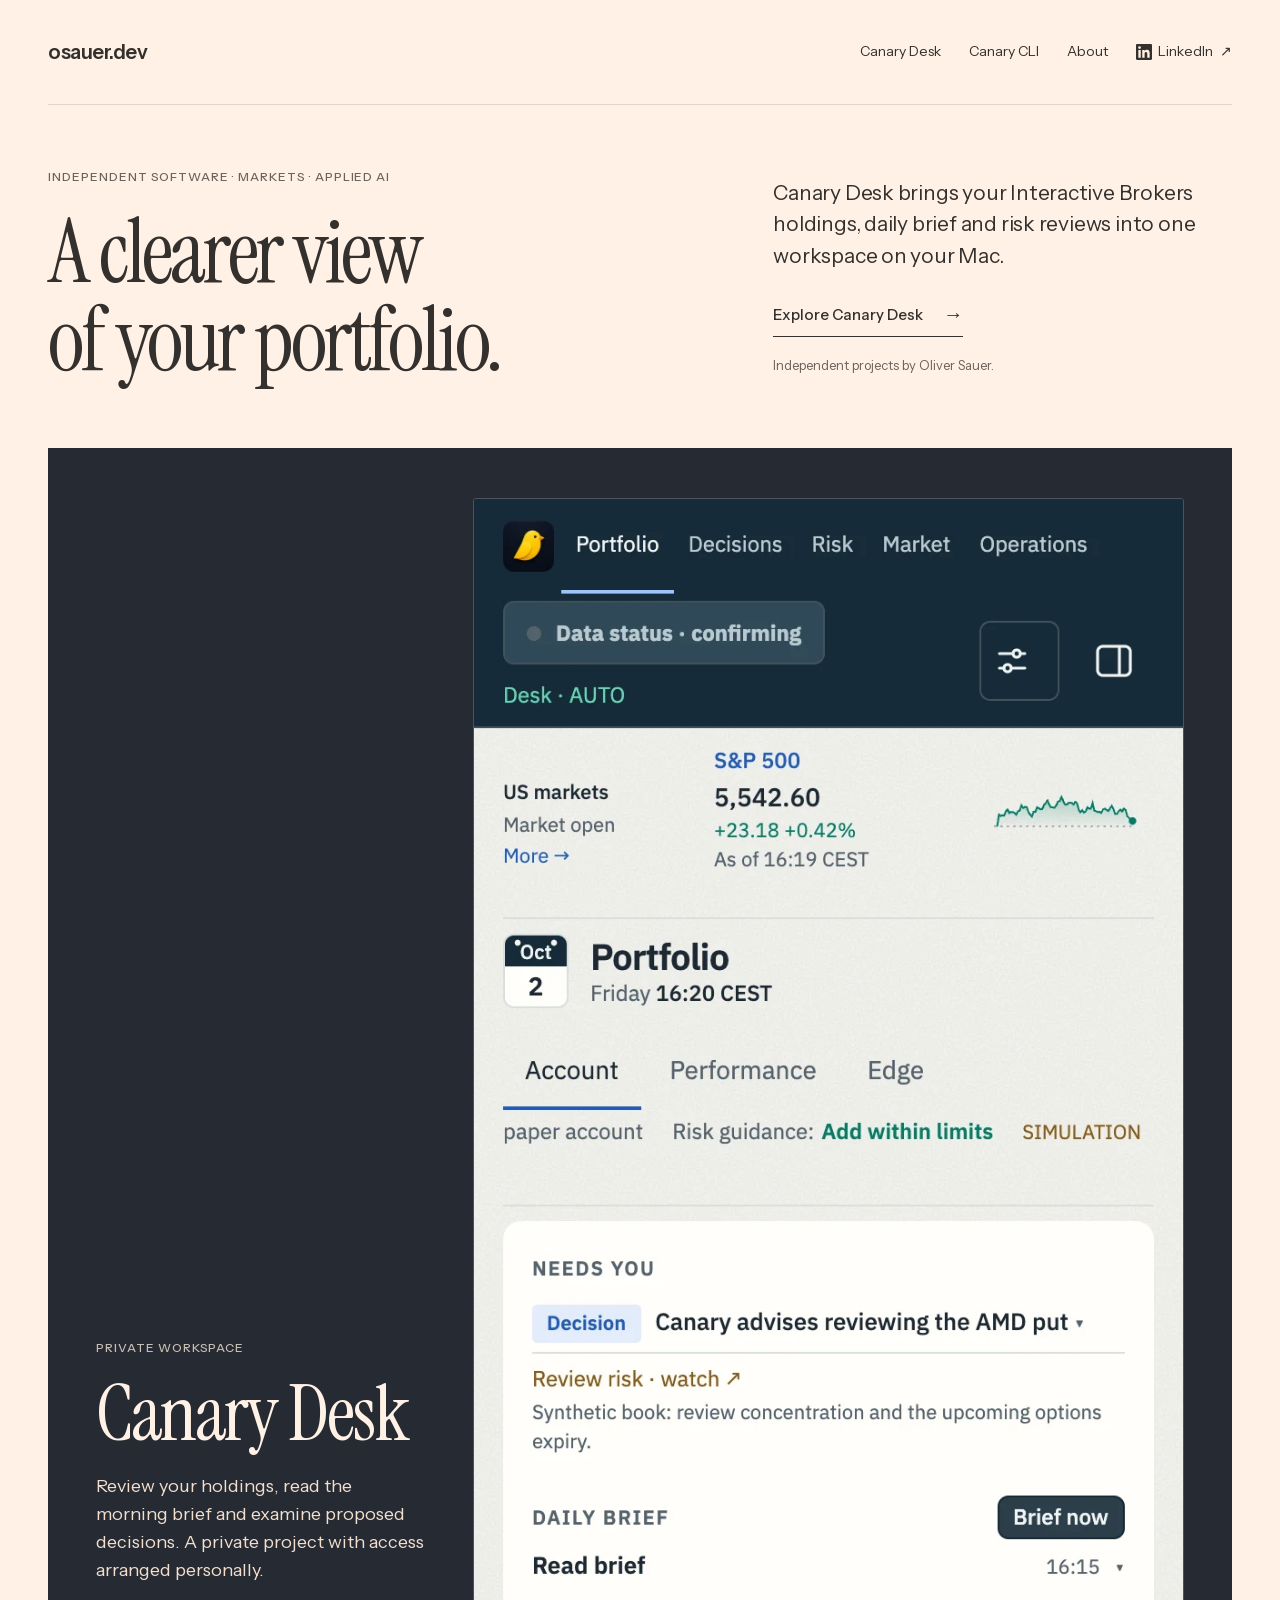
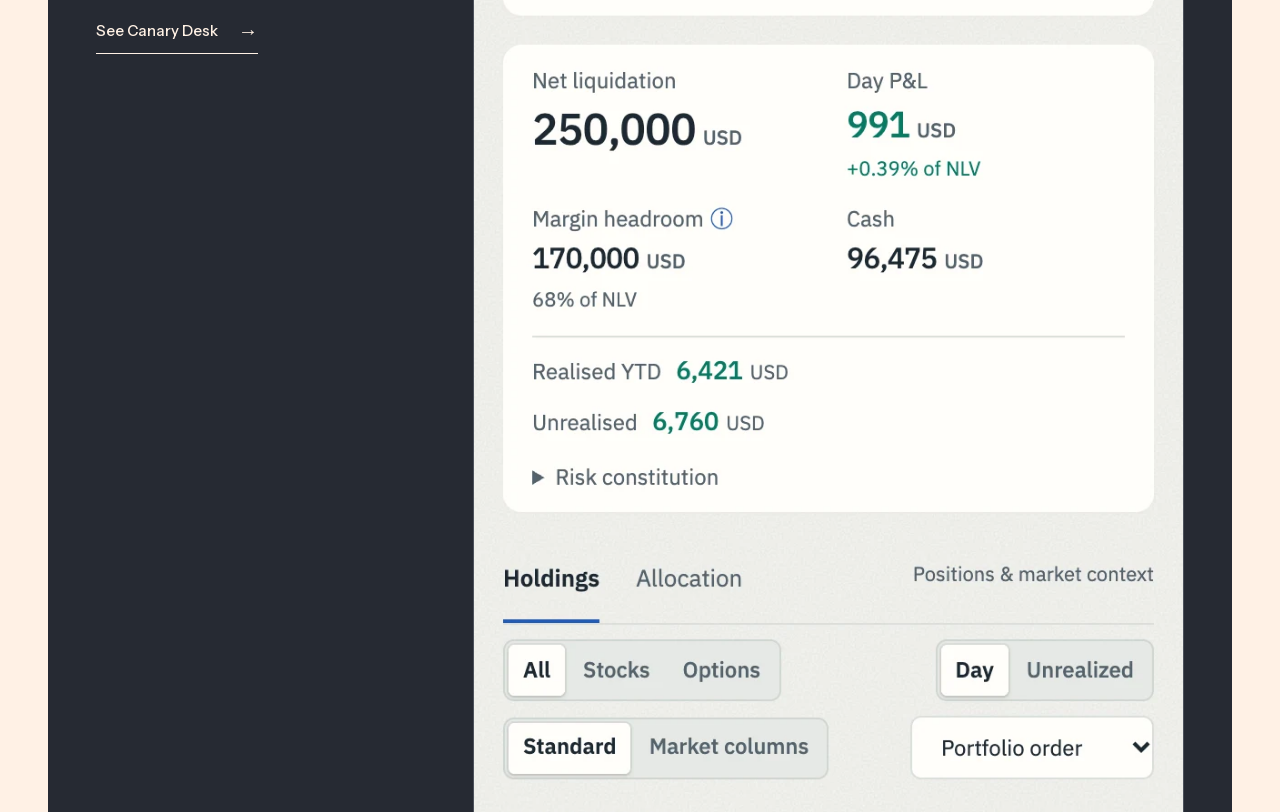
==== commit ae6c6e9b: "Simplify footer theme control and remove retired Tower page" ====
--- a/index.html
+++ b/index.html
@@ -13,7 +13,7 @@
   <link rel="preload" href="assets/fonts/instrument-serif-latin.woff2" as="font" type="font/woff2" crossorigin>
   <meta name="color-scheme" content="light dark">
   <script src="/assets/theme.js?v=20261008"></script>
-  <link rel="stylesheet" href="assets/site.css?v=20261008">
+  <link rel="stylesheet" href="assets/site.css?v=20261008-footer">
   <meta property="og:type" content="website">
   <meta property="og:url" content="https://osauer.dev/">
   <meta property="og:title" content="osauer.dev | Software for a clearer portfolio">
@@ -87,11 +87,9 @@
   </main>
   <footer class="wrap site-footer">
     <div class="footer-top">
-      <span>Oliver Sauer</span>
       <nav class="footer-links" aria-label="Other work and profiles">
         <a href="hyperserve/">HyperServe</a>
         <a href="torok/">Torok</a>
-        <a href="tower/">Tower</a>
         <a class="external gh-link" href="https://github.com/osauer"><svg class="gh" viewBox="0 0 24 24" width="16" height="16" fill="currentColor" aria-hidden="true"><path fill-rule="evenodd" clip-rule="evenodd" d="M12 2C6.477 2 2 6.484 2 12.017c0 4.425 2.865 8.18 6.839 9.504.5.092.682-.217.682-.483 0-.237-.008-.868-.013-1.703-2.782.605-3.369-1.343-3.369-1.343-.454-1.158-1.11-1.466-1.11-1.466-.908-.62.069-.608.069-.608 1.003.07 1.53 1.032 1.53 1.032.892 1.53 2.341 1.088 2.91.832.092-.647.35-1.088.636-1.338-2.22-.253-4.555-1.113-4.555-4.951 0-1.093.39-1.988 1.029-2.688-.103-.253-.446-1.272.098-2.65 0 0 .84-.27 2.75 1.026A9.564 9.564 0 0112 6.844c.85.004 1.705.115 2.504.337 1.909-1.296 2.747-1.027 2.747-1.027.546 1.379.202 2.398.1 2.651.64.7 1.028 1.595 1.028 2.688 0 3.848-2.339 4.695-4.566 4.943.359.309.678.92.678 1.855 0 1.338-.012 2.419-.012 2.747 0 .268.18.58.688.482A10.019 10.019 0 0022 12.017C22 6.484 17.522 2 12 2z"/></svg>GitHub</a>
         <a class="li-link external" href="https://www.linkedin.com/in/osauer/"><svg class="li" viewBox="0 0 24 24" width="16" height="16" fill="currentColor" aria-hidden="true"><path d="M20.45 20.45h-3.55v-5.57c0-1.33-.03-3.04-1.85-3.04-1.85 0-2.14 1.45-2.14 2.94v5.67H9.36V9h3.41v1.56h.05c.47-.9 1.63-1.85 3.36-1.85 3.6 0 4.27 2.37 4.27 5.45v6.29zM5.34 7.43a2.06 2.06 0 1 1 0-4.12 2.06 2.06 0 0 1 0 4.12zM7.12 20.45H3.56V9h3.56v11.45zM22.22 0H1.77C.79 0 0 .77 0 1.73v20.54C0 23.23.79 24 1.77 24h20.45c.98 0 1.78-.77 1.78-1.73V1.73C24 .77 23.2 0 22.22 0z"/></svg>LinkedIn</a>
       </nav>
--- a/assets/site.css
+++ b/assets/site.css
@@ -75,17 +75,19 @@
 .footer-links a{min-height:32px;display:inline-flex;align-items:center;text-decoration:none}
 .footer-links a:hover{text-decoration:underline}
 .footer-bottom p{max-width:75ch}
-/* Native radios keep the theme control usable with arrows and screen readers. */
-.theme-control{display:flex;gap:0;width:max-content;min-width:0;padding:0;margin:0;border:1px solid var(--line);border-radius:3px;font:13px/1.4 var(--sans);color:var(--ink)}
+/* A quiet footer utility; native radios retain arrow-key operation. */
+.theme-control{display:flex;gap:2px;width:max-content;min-width:0;padding:0;margin:0;border:0;font:12px/1.4 var(--sans);color:var(--muted)}
 .theme-control[hidden]{display:none}
-.site-footer>.theme-control:not(:last-child){margin-bottom:18px}
 .theme-control legend,.theme-control input{position:absolute;width:1px;height:1px;padding:0;margin:-1px;overflow:hidden;clip-path:inset(50%);white-space:nowrap;border:0}
-.theme-control label{position:relative;cursor:pointer}
-.theme-control label+label{border-left:1px solid var(--line)}
-.theme-control span{display:flex;align-items:center;justify-content:center;min-height:44px;min-width:64px;padding:9px 13px 7px;border-bottom:2px solid transparent}
-.theme-control input:checked+span{color:var(--moss-deep);background:var(--wheat);border-bottom-color:currentColor;font-weight:600}
-.theme-control label:hover span{color:var(--moss)}
+.theme-control label{position:relative;display:flex;align-items:center;min-height:44px;cursor:pointer}
+.theme-control span{display:flex;align-items:center;justify-content:center;min-height:30px;min-width:52px;padding:5px 10px;border:1px solid transparent;border-radius:999px}
+.theme-control input:checked+span{color:var(--ink);background:var(--wheat);border-color:var(--line);font-weight:600}
+.theme-control label:hover span{color:var(--ink);border-color:var(--line)}
 .theme-control input:focus-visible+span{outline:2px solid var(--moss);outline-offset:3px;position:relative;z-index:1}
+.site-footer{display:grid;grid-template-columns:1fr auto;align-items:center;gap:12px 28px}
+.site-footer .footer-top{margin-bottom:0}
+.site-footer .footer-bottom{grid-column:1/-1}
+@media(max-width:760px){.site-footer{grid-template-columns:1fr;gap:10px}.site-footer .theme-control{justify-self:start}}
 @media(forced-colors:active){.theme-control input:checked+span{outline:2px solid Highlight;outline-offset:-3px}}
 .project-intro h1{font:clamp(64px,8vw,116px)/.9 var(--serif);letter-spacing:-.035em;margin-top:22px}
 .mark{display:block;width:52px;height:52px;border-radius:12px;margin-top:22px}
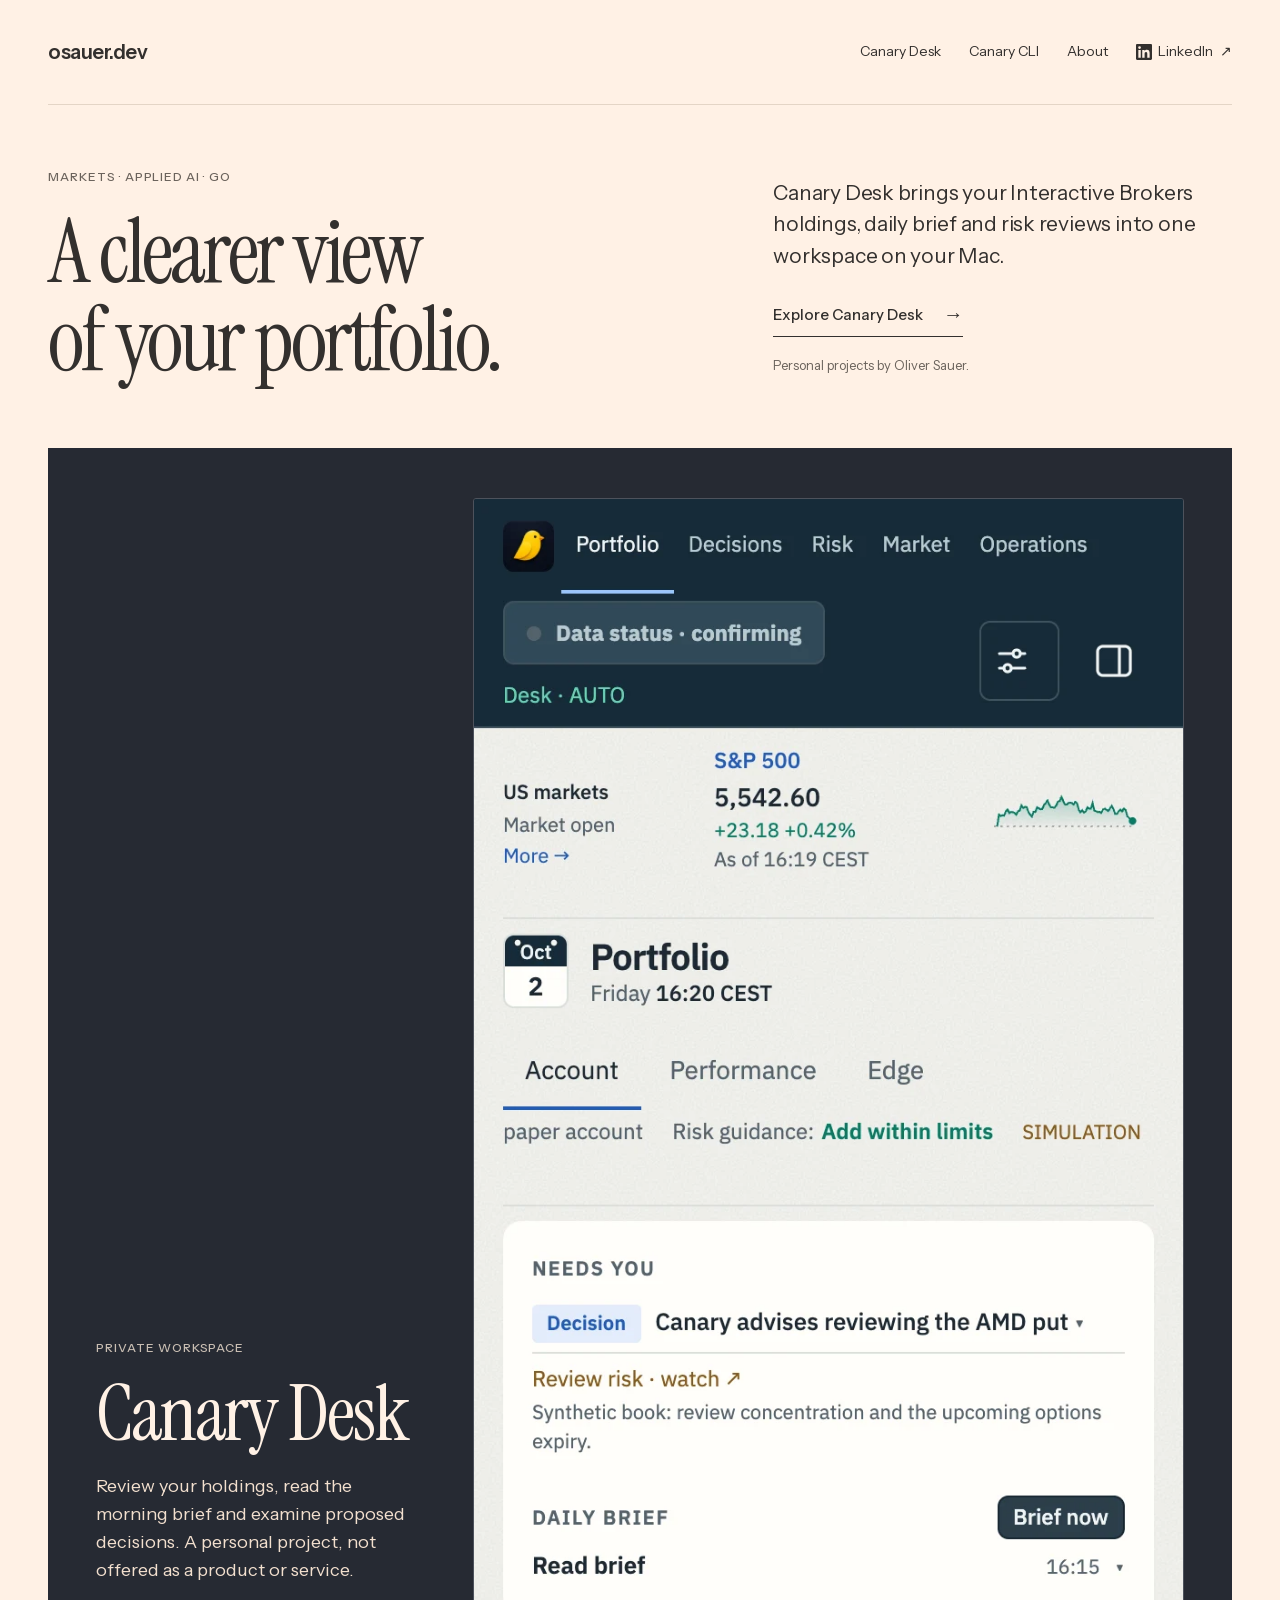
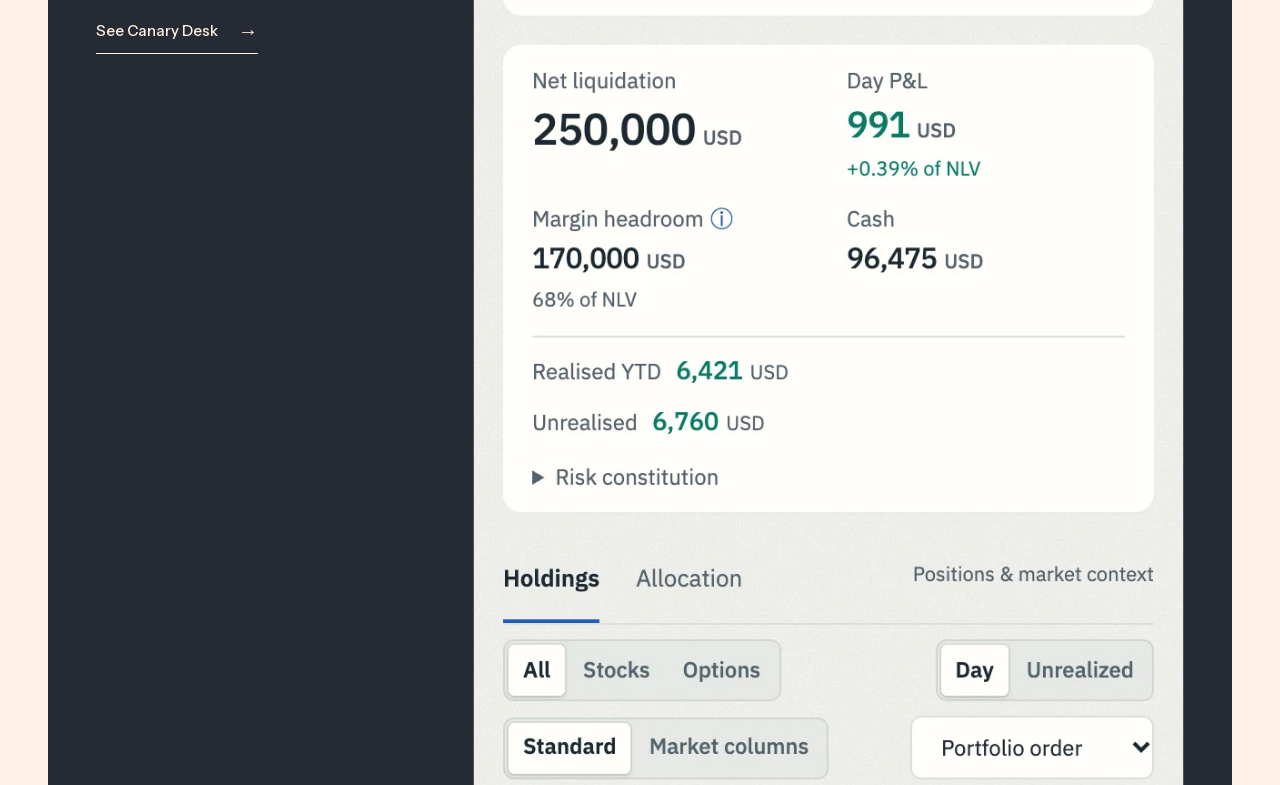
==== commit 55c0dccd: "Present the projects as personal work, not an offering Drop the Desk and Torok enquiry calls, the ve" ====
--- a/index.html
+++ b/index.html
@@ -4,7 +4,7 @@
   <meta charset="utf-8">
   <meta name="viewport" content="width=device-width, initial-scale=1">
   <title>osauer.dev | Software for a clearer portfolio</title>
-  <meta name="description" content="Canary Desk, the open-source Canary CLI and the Go systems behind them. Independent software for a clearer portfolio, by Oliver Sauer.">
+  <meta name="description" content="Canary Desk, the open-source Canary CLI and the Go systems behind them. Personal software projects by Oliver Sauer.">
   <link rel="canonical" href="https://osauer.dev/">
   <link rel="icon" type="image/png" sizes="32x32" href="assets/favicon-32.png?v=20261003-bold">
   <link rel="icon" type="image/svg+xml" href="assets/favicon.svg?v=20261003-bold">
@@ -17,7 +17,7 @@
   <meta property="og:type" content="website">
   <meta property="og:url" content="https://osauer.dev/">
   <meta property="og:title" content="osauer.dev | Software for a clearer portfolio">
-  <meta property="og:description" content="Canary Desk, the open-source Canary CLI and the Go systems behind them. Independent software for a clearer portfolio, by Oliver Sauer.">
+  <meta property="og:description" content="Canary Desk, the open-source Canary CLI and the Go systems behind them. Personal software projects by Oliver Sauer.">
   <meta property="og:image" content="https://osauer.dev/assets/desk-overview-social.jpg?v=20261008">
   <meta property="og:image:alt" content="Canary Desk portfolio view, using synthetic demonstration data">
   <meta name="twitter:card" content="summary_large_image">
@@ -35,11 +35,11 @@
   </header>
   <main id="main" tabindex="-1">
     <section class="wrap hero home-intro" aria-labelledby="home-title">
-      <div><p class="kicker">Independent software · Markets · Applied AI</p><h1 id="home-title">A clearer view<br>of your portfolio.</h1></div>
+      <div><p class="kicker">Markets · Applied AI · Go</p><h1 id="home-title">A clearer view<br>of your portfolio.</h1></div>
       <div class="intro-copy">
         <p class="lead">Canary Desk brings your Interactive Brokers holdings, daily brief and risk reviews into one workspace on your Mac.</p>
         <a class="text-link" href="desk/">Explore Canary Desk<span class="arrow" aria-hidden="true">→</span></a>
-        <p class="byline">Independent projects by Oliver Sauer.</p>
+        <p class="byline">Personal projects by Oliver Sauer.</p>
       </div>
     </section>
     <section class="wrap feature" id="work" aria-labelledby="desk-title">
@@ -47,7 +47,7 @@
         <div class="feature-copy">
           <p class="kicker">Private workspace</p>
           <h2 id="desk-title">Canary Desk</h2>
-          <p>Review your holdings, read the morning brief and examine proposed decisions. A private project with access arranged personally.</p>
+          <p>Review your holdings, read the morning brief and examine proposed decisions. A personal project, not offered as a product or service.</p>
           <a class="text-link" href="desk/">See Canary Desk<span class="arrow" aria-hidden="true">→</span></a>
         </div>
         <figure class="screen">
@@ -80,7 +80,7 @@
       <div class="about-copy">
         <p>More than 25 years in technology, much of it leading IT transformation in financial services. First inside wealth and asset management in Zurich and Singapore, then for the financial‑services clients of a leading hyperscaler.</p>
         <p>Today I head country delivery at a global IT‑services firm, bringing generative AI into how software gets built and automating processes where it pays off.</p>
-        <p>I believe leaders in generative AI need to earn their credibility by building with frontier technology themselves. <a href="desk/">Canary Desk</a> is where I do.</p>
+        <p>Building with frontier technology myself keeps that work grounded; <a href="desk/">Canary Desk</a> is where I try ideas out.</p>
       </div>
       <div class="link-stack"><a class="text-link li-link" href="https://www.linkedin.com/in/osauer/"><svg class="li" viewBox="0 0 24 24" width="16" height="16" fill="currentColor" aria-hidden="true"><path d="M20.45 20.45h-3.55v-5.57c0-1.33-.03-3.04-1.85-3.04-1.85 0-2.14 1.45-2.14 2.94v5.67H9.36V9h3.41v1.56h.05c.47-.9 1.63-1.85 3.36-1.85 3.6 0 4.27 2.37 4.27 5.45v6.29zM5.34 7.43a2.06 2.06 0 1 1 0-4.12 2.06 2.06 0 0 1 0 4.12zM7.12 20.45H3.56V9h3.56v11.45zM22.22 0H1.77C.79 0 0 .77 0 1.73v20.54C0 23.23.79 24 1.77 24h20.45c.98 0 1.78-.77 1.78-1.73V1.73C24 .77 23.2 0 22.22 0z"/></svg>LinkedIn<span class="arrow" aria-hidden="true">↗</span></a></div>
     </section>
--- a/assets/site.css
+++ b/assets/site.css
@@ -315,3 +315,13 @@
  .deep-dive>.section{padding-bottom:32px}
  .lending-update{display:block}
 }
+
+/* The explainer is hosted here, without a third-party player or autoplay. */
+.explainer{margin-top:48px;padding-block:32px;border-block:1px solid var(--line);scroll-margin-top:24px}
+.explainer h2{font:clamp(34px,4vw,48px)/1.1 var(--serif);margin:12px 0}
+.explainer>p:not(.kicker){max-width:64ch;color:var(--muted);margin-bottom:24px}
+.explainer figure{margin:0}
+.explainer video{display:block;width:100%;height:auto;aspect-ratio:16/9;background:#0c131c;border:1px solid var(--line);border-radius:4px}
+.explainer figcaption{margin-top:10px;font-size:13px;color:var(--muted)}
+.explainer-links{display:flex;flex-wrap:wrap;gap:12px 24px;margin-top:14px;font-size:14px}
+.explainer-links a{display:inline-flex;align-items:center;min-height:44px}
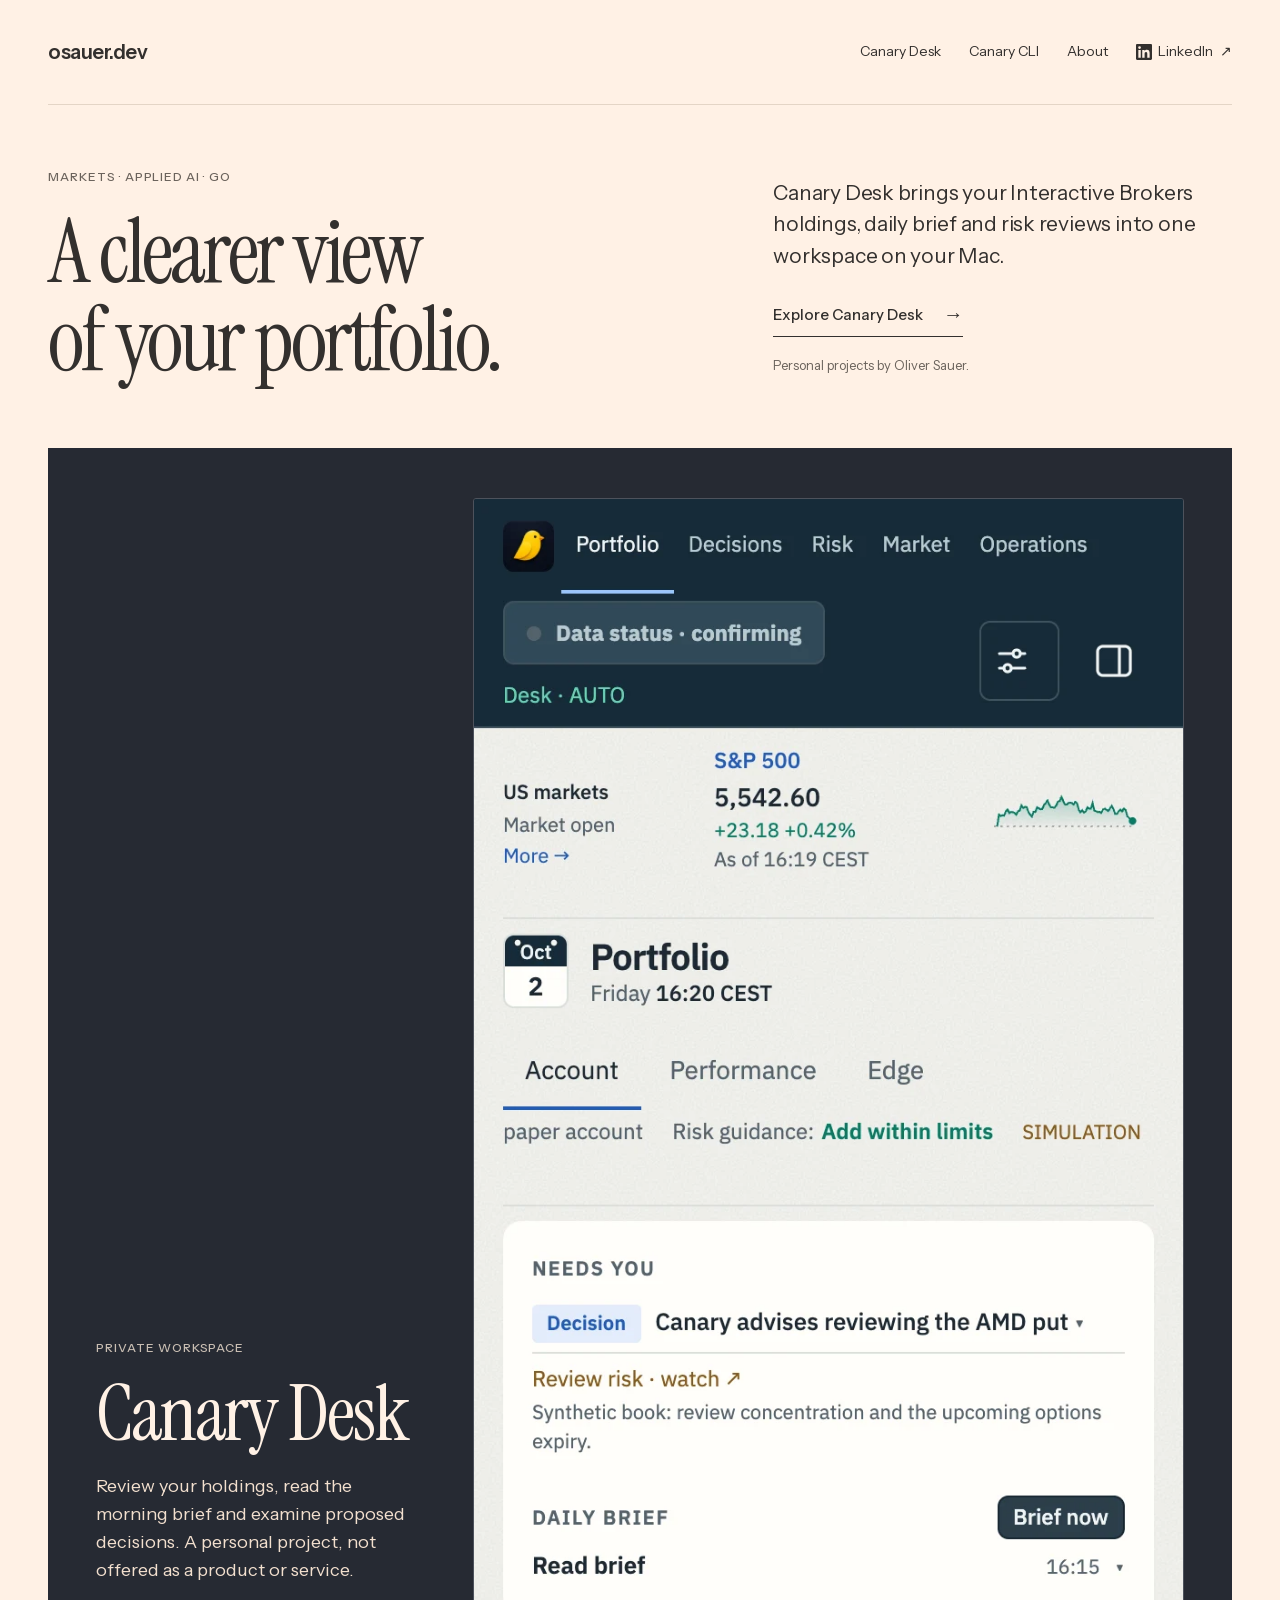
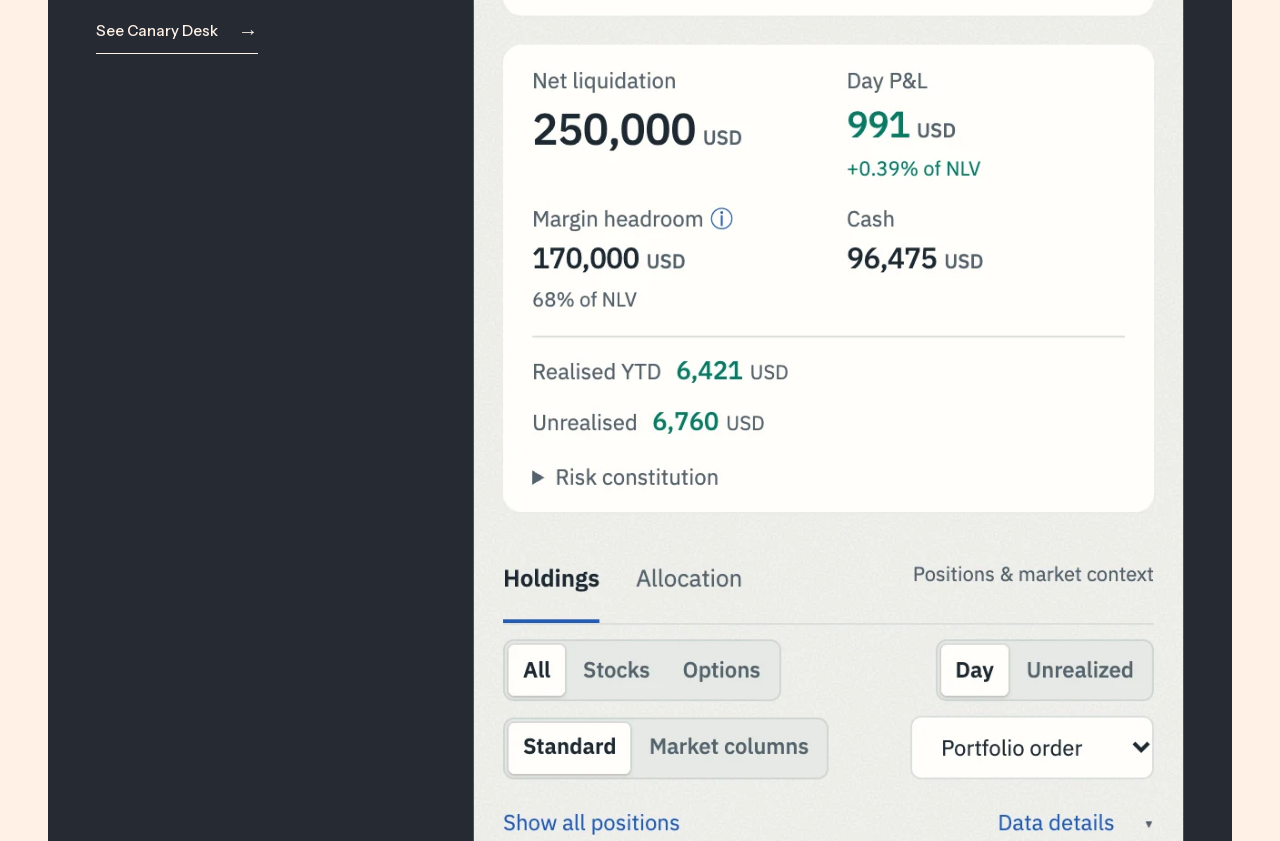
==== commit 8e3e0adb: "Describe Canary for Claude users, engineers and agents The home page's Canary section and llms.txt n" ====
--- a/index.html
+++ b/index.html
@@ -61,7 +61,7 @@
         <div class="feature-copy">
           <p class="kicker">Open source · Go</p>
           <div class="lockup"><img class="mark" src="assets/canary-icon.png" width="192" height="192" alt=""><h2 id="canary-title">Canary CLI</h2></div>
-          <p>The open-source engine behind Desk. Read your Interactive Brokers account from the terminal, an AI assistant or your phone, with the same figures in every view.</p>
+          <p>The open-source engine behind Desk. Ask Claude about your Interactive Brokers account, build your own trading system on its command line and Go library, or let an AI agent read the account through read-only tools. Every view shows the same figures.</p>
           <div class="link-stack"><a class="text-link" href="canary/">See Canary CLI<span class="arrow" aria-hidden="true">→</span></a><a class="text-link gh-link" href="https://github.com/osauer/canary"><svg class="gh" viewBox="0 0 24 24" width="16" height="16" fill="currentColor" aria-hidden="true"><path fill-rule="evenodd" clip-rule="evenodd" d="M12 2C6.477 2 2 6.484 2 12.017c0 4.425 2.865 8.18 6.839 9.504.5.092.682-.217.682-.483 0-.237-.008-.868-.013-1.703-2.782.605-3.369-1.343-3.369-1.343-.454-1.158-1.11-1.466-1.11-1.466-.908-.62.069-.608.069-.608 1.003.07 1.53 1.032 1.53 1.032.892 1.53 2.341 1.088 2.91.832.092-.647.35-1.088.636-1.338-2.22-.253-4.555-1.113-4.555-4.951 0-1.093.39-1.988 1.029-2.688-.103-.253-.446-1.272.098-2.65 0 0 .84-.27 2.75 1.026A9.564 9.564 0 0112 6.844c.85.004 1.705.115 2.504.337 1.909-1.296 2.747-1.027 2.747-1.027.546 1.379.202 2.398.1 2.651.64.7 1.028 1.595 1.028 2.688 0 3.848-2.339 4.695-4.566 4.943.359.309.678.92.678 1.855 0 1.338-.012 2.419-.012 2.747 0 .268.18.58.688.482A10.019 10.019 0 0022 12.017C22 6.484 17.522 2 12 2z"/></svg>GitHub<span class="arrow" aria-hidden="true">↗</span></a></div>
         </div>
         <figure class="screen terminal-shot">
@@ -80,7 +80,7 @@
       <div class="about-copy">
         <p>More than 25 years in technology, much of it leading IT transformation in financial services. First inside wealth and asset management in Zurich and Singapore, then for the financial‑services clients of a leading hyperscaler.</p>
         <p>Today I head country delivery at a global IT‑services firm, bringing generative AI into how software gets built and automating processes where it pays off.</p>
-        <p>Building with frontier technology myself keeps that work grounded; <a href="desk/">Canary Desk</a> is where I try ideas out.</p>
+        <p>I keep my judgement on generative AI first-hand by building with it myself. <a href="desk/">Canary Desk</a> is where I do that.</p>
       </div>
       <div class="link-stack"><a class="text-link li-link" href="https://www.linkedin.com/in/osauer/"><svg class="li" viewBox="0 0 24 24" width="16" height="16" fill="currentColor" aria-hidden="true"><path d="M20.45 20.45h-3.55v-5.57c0-1.33-.03-3.04-1.85-3.04-1.85 0-2.14 1.45-2.14 2.94v5.67H9.36V9h3.41v1.56h.05c.47-.9 1.63-1.85 3.36-1.85 3.6 0 4.27 2.37 4.27 5.45v6.29zM5.34 7.43a2.06 2.06 0 1 1 0-4.12 2.06 2.06 0 0 1 0 4.12zM7.12 20.45H3.56V9h3.56v11.45zM22.22 0H1.77C.79 0 0 .77 0 1.73v20.54C0 23.23.79 24 1.77 24h20.45c.98 0 1.78-.77 1.78-1.73V1.73C24 .77 23.2 0 22.22 0z"/></svg>LinkedIn<span class="arrow" aria-hidden="true">↗</span></a></div>
     </section>
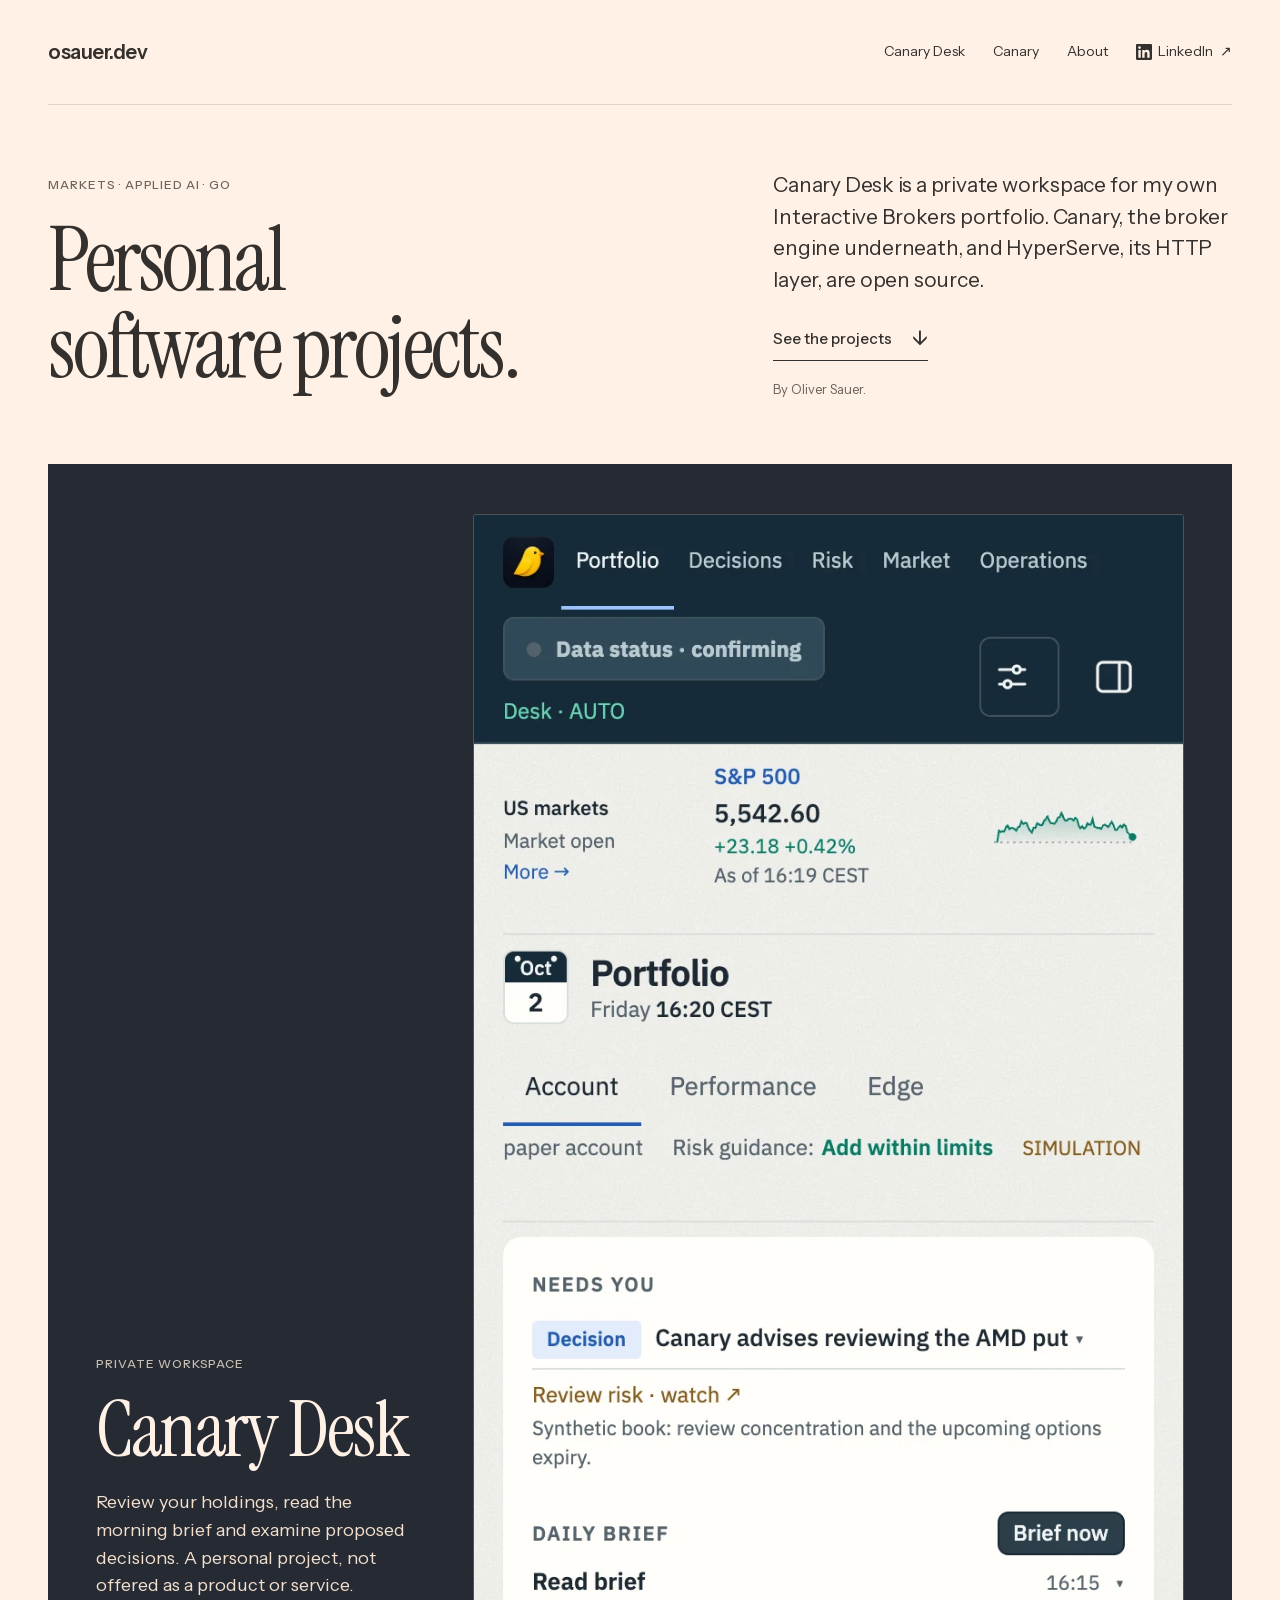
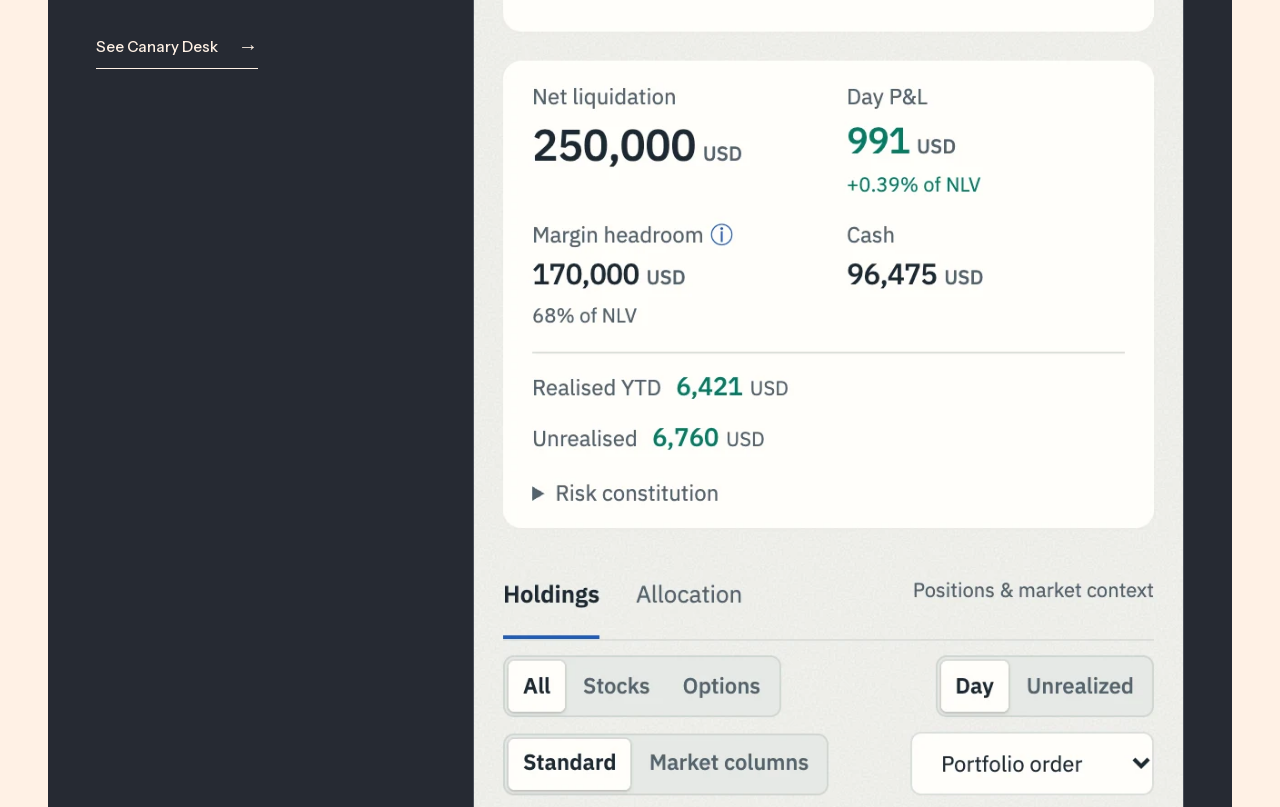
==== commit a27bdd49: "Plain, personal copy on the home and Desk pages; one name for Canary Home: the hero names the site a" ====
--- a/index.html
+++ b/index.html
@@ -3,8 +3,8 @@
 <head>
   <meta charset="utf-8">
   <meta name="viewport" content="width=device-width, initial-scale=1">
-  <title>osauer.dev | Software for a clearer portfolio</title>
-  <meta name="description" content="Canary Desk, the open-source Canary CLI and the Go systems behind them. Personal software projects by Oliver Sauer.">
+  <title>Oliver Sauer | Personal software projects</title>
+  <meta name="description" content="Personal software projects by Oliver Sauer: Canary Desk, a private portfolio workspace, and the open-source Go projects under it, Canary and HyperServe.">
   <link rel="canonical" href="https://osauer.dev/">
   <link rel="icon" type="image/png" sizes="32x32" href="assets/favicon-32.png?v=20261003-bold">
   <link rel="icon" type="image/svg+xml" href="assets/favicon.svg?v=20261003-bold">
@@ -16,11 +16,14 @@
   <link rel="stylesheet" href="assets/site.css?v=20261008-footer">
   <meta property="og:type" content="website">
   <meta property="og:url" content="https://osauer.dev/">
-  <meta property="og:title" content="osauer.dev | Software for a clearer portfolio">
-  <meta property="og:description" content="Canary Desk, the open-source Canary CLI and the Go systems behind them. Personal software projects by Oliver Sauer.">
+  <meta property="og:title" content="Oliver Sauer | Personal software projects">
+  <meta property="og:description" content="Personal software projects by Oliver Sauer: Canary Desk, a private portfolio workspace, and the open-source Go projects under it, Canary and HyperServe.">
   <meta property="og:image" content="https://osauer.dev/assets/desk-overview-social.jpg?v=20261008">
   <meta property="og:image:alt" content="Canary Desk portfolio view, using synthetic demonstration data">
   <meta name="twitter:card" content="summary_large_image">
+  <script type="application/ld+json">
+  {"@context":"https://schema.org","@graph":[{"@type":"WebSite","name":"osauer.dev","url":"https://osauer.dev/","author":{"@id":"https://osauer.dev/#person"}},{"@type":"Person","@id":"https://osauer.dev/#person","name":"Oliver Sauer","url":"https://osauer.dev/","sameAs":["https://github.com/osauer","https://www.linkedin.com/in/osauer/"]}]}
+  </script>
 </head><body class="home">
   <a class="skip" href="#main">Skip to content</a>
   <header class="wrap site-header">
@@ -28,18 +31,18 @@
     <nav class="site-nav" aria-label="Main">
       <a class="nav-work" href="#work">Work</a>
       <a href="desk/">Canary Desk</a>
-      <a href="canary/">Canary CLI</a>
+      <a href="canary/">Canary</a>
       <a href="#about">About</a>
       <a class="li-link nav-social external" href="https://www.linkedin.com/in/osauer/"><svg class="li" viewBox="0 0 24 24" width="16" height="16" fill="currentColor" aria-hidden="true"><path d="M20.45 20.45h-3.55v-5.57c0-1.33-.03-3.04-1.85-3.04-1.85 0-2.14 1.45-2.14 2.94v5.67H9.36V9h3.41v1.56h.05c.47-.9 1.63-1.85 3.36-1.85 3.6 0 4.27 2.37 4.27 5.45v6.29zM5.34 7.43a2.06 2.06 0 1 1 0-4.12 2.06 2.06 0 0 1 0 4.12zM7.12 20.45H3.56V9h3.56v11.45zM22.22 0H1.77C.79 0 0 .77 0 1.73v20.54C0 23.23.79 24 1.77 24h20.45c.98 0 1.78-.77 1.78-1.73V1.73C24 .77 23.2 0 22.22 0z"/></svg>LinkedIn</a>
     </nav>
   </header>
   <main id="main" tabindex="-1">
     <section class="wrap hero home-intro" aria-labelledby="home-title">
-      <div><p class="kicker">Markets · Applied AI · Go</p><h1 id="home-title">A clearer view<br>of your portfolio.</h1></div>
+      <div><p class="kicker">Markets · Applied AI · Go</p><h1 id="home-title">Personal<br>software projects.</h1></div>
       <div class="intro-copy">
-        <p class="lead">Canary Desk brings your Interactive Brokers holdings, daily brief and risk reviews into one workspace on your Mac.</p>
-        <a class="text-link" href="desk/">Explore Canary Desk<span class="arrow" aria-hidden="true">→</span></a>
-        <p class="byline">Personal projects by Oliver Sauer.</p>
+        <p class="lead">Canary Desk is a private workspace for my own Interactive Brokers portfolio. Canary, the broker engine underneath, and HyperServe, its HTTP layer, are open source.</p>
+        <a class="text-link" href="#work">See the projects<span class="arrow" aria-hidden="true">↓</span></a>
+        <p class="byline">By Oliver Sauer.</p>
       </div>
     </section>
     <section class="wrap feature" id="work" aria-labelledby="desk-title">
@@ -60,9 +63,9 @@
       <div class="feature-layout">
         <div class="feature-copy">
           <p class="kicker">Open source · Go</p>
-          <div class="lockup"><img class="mark" src="assets/canary-icon.png" width="192" height="192" alt=""><h2 id="canary-title">Canary CLI</h2></div>
-          <p>The open-source engine behind Desk. Ask Claude about your Interactive Brokers account, build your own trading system on its command line and Go library, or let an AI agent read the account through read-only tools. Every view shows the same figures.</p>
-          <div class="link-stack"><a class="text-link" href="canary/">See Canary CLI<span class="arrow" aria-hidden="true">→</span></a><a class="text-link gh-link" href="https://github.com/osauer/canary"><svg class="gh" viewBox="0 0 24 24" width="16" height="16" fill="currentColor" aria-hidden="true"><path fill-rule="evenodd" clip-rule="evenodd" d="M12 2C6.477 2 2 6.484 2 12.017c0 4.425 2.865 8.18 6.839 9.504.5.092.682-.217.682-.483 0-.237-.008-.868-.013-1.703-2.782.605-3.369-1.343-3.369-1.343-.454-1.158-1.11-1.466-1.11-1.466-.908-.62.069-.608.069-.608 1.003.07 1.53 1.032 1.53 1.032.892 1.53 2.341 1.088 2.91.832.092-.647.35-1.088.636-1.338-2.22-.253-4.555-1.113-4.555-4.951 0-1.093.39-1.988 1.029-2.688-.103-.253-.446-1.272.098-2.65 0 0 .84-.27 2.75 1.026A9.564 9.564 0 0112 6.844c.85.004 1.705.115 2.504.337 1.909-1.296 2.747-1.027 2.747-1.027.546 1.379.202 2.398.1 2.651.64.7 1.028 1.595 1.028 2.688 0 3.848-2.339 4.695-4.566 4.943.359.309.678.92.678 1.855 0 1.338-.012 2.419-.012 2.747 0 .268.18.58.688.482A10.019 10.019 0 0022 12.017C22 6.484 17.522 2 12 2z"/></svg>GitHub<span class="arrow" aria-hidden="true">↗</span></a></div>
+          <div class="lockup"><img class="mark" src="assets/canary-icon.png" width="192" height="192" alt=""><h2 id="canary-title">Canary</h2></div>
+          <p>The open-source engine behind Desk. Ask Claude about your Interactive Brokers account, build your own trading system on its command line and Go library, or let an AI agent read the account through read-only tools. The command line, the MCP tools and the app read the same daemon results.</p>
+          <div class="link-stack"><a class="text-link" href="canary/">See Canary<span class="arrow" aria-hidden="true">→</span></a><a class="text-link gh-link" href="https://github.com/osauer/canary"><svg class="gh" viewBox="0 0 24 24" width="16" height="16" fill="currentColor" aria-hidden="true"><path fill-rule="evenodd" clip-rule="evenodd" d="M12 2C6.477 2 2 6.484 2 12.017c0 4.425 2.865 8.18 6.839 9.504.5.092.682-.217.682-.483 0-.237-.008-.868-.013-1.703-2.782.605-3.369-1.343-3.369-1.343-.454-1.158-1.11-1.466-1.11-1.466-.908-.62.069-.608.069-.608 1.003.07 1.53 1.032 1.53 1.032.892 1.53 2.341 1.088 2.91.832.092-.647.35-1.088.636-1.338-2.22-.253-4.555-1.113-4.555-4.951 0-1.093.39-1.988 1.029-2.688-.103-.253-.446-1.272.098-2.65 0 0 .84-.27 2.75 1.026A9.564 9.564 0 0112 6.844c.85.004 1.705.115 2.504.337 1.909-1.296 2.747-1.027 2.747-1.027.546 1.379.202 2.398.1 2.651.64.7 1.028 1.595 1.028 2.688 0 3.848-2.339 4.695-4.566 4.943.359.309.678.92.678 1.855 0 1.338-.012 2.419-.012 2.747 0 .268.18.58.688.482A10.019 10.019 0 0022 12.017C22 6.484 17.522 2 12 2z"/></svg>GitHub<span class="arrow" aria-hidden="true">↗</span></a></div>
         </div>
         <figure class="screen terminal-shot">
           <img src="canary/screens/cli-brief.webp" width="1798" height="760" alt="Output of canary brief on a synthetic account: market state, portfolio summary and what needs attention" loading="lazy">
@@ -72,13 +75,13 @@
     </section>
     <section class="wrap section foundation also" aria-labelledby="hyperserve-title">
       <div><p class="kicker">Also open source</p><h2 id="hyperserve-title">HyperServe</h2></div>
-      <p>A Go server library built on net/http. It is the HTTP layer under Canary Desk and Canary CLI.</p>
+      <p>A Go server library built on net/http. It is the HTTP layer under Canary Desk and Canary.</p>
       <div class="link-stack"><a class="text-link" href="hyperserve/">See HyperServe<span class="arrow" aria-hidden="true">→</span></a><a class="text-link gh-link" href="https://github.com/osauer/hyperserve"><svg class="gh" viewBox="0 0 24 24" width="16" height="16" fill="currentColor" aria-hidden="true"><path fill-rule="evenodd" clip-rule="evenodd" d="M12 2C6.477 2 2 6.484 2 12.017c0 4.425 2.865 8.18 6.839 9.504.5.092.682-.217.682-.483 0-.237-.008-.868-.013-1.703-2.782.605-3.369-1.343-3.369-1.343-.454-1.158-1.11-1.466-1.11-1.466-.908-.62.069-.608.069-.608 1.003.07 1.53 1.032 1.53 1.032.892 1.53 2.341 1.088 2.91.832.092-.647.35-1.088.636-1.338-2.22-.253-4.555-1.113-4.555-4.951 0-1.093.39-1.988 1.029-2.688-.103-.253-.446-1.272.098-2.65 0 0 .84-.27 2.75 1.026A9.564 9.564 0 0112 6.844c.85.004 1.705.115 2.504.337 1.909-1.296 2.747-1.027 2.747-1.027.546 1.379.202 2.398.1 2.651.64.7 1.028 1.595 1.028 2.688 0 3.848-2.339 4.695-4.566 4.943.359.309.678.92.678 1.855 0 1.338-.012 2.419-.012 2.747 0 .268.18.58.688.482A10.019 10.019 0 0022 12.017C22 6.484 17.522 2 12 2z"/></svg>GitHub<span class="arrow" aria-hidden="true">↗</span></a></div>
     </section>
     <section class="wrap section foundation about" id="about" aria-labelledby="about-title">
       <div><p class="kicker">About me</p><h2 id="about-title">Mostly banking, <br>from both sides.</h2></div>
       <div class="about-copy">
-        <p>More than 25 years in technology, much of it leading IT transformation in financial services. First inside wealth and asset management in Zurich and Singapore, then for the financial‑services clients of a leading hyperscaler.</p>
+        <p>More than 25 years in technology, much of it leading IT transformation in financial services. First inside wealth and asset management in Zurich and Singapore, then for the financial‑services clients of a hyperscaler.</p>
         <p>Today I head country delivery at a global IT‑services firm, bringing generative AI into how software gets built and automating processes where it pays off.</p>
         <p>I keep my judgement on generative AI first-hand by building with it myself. <a href="desk/">Canary Desk</a> is where I do that.</p>
       </div>
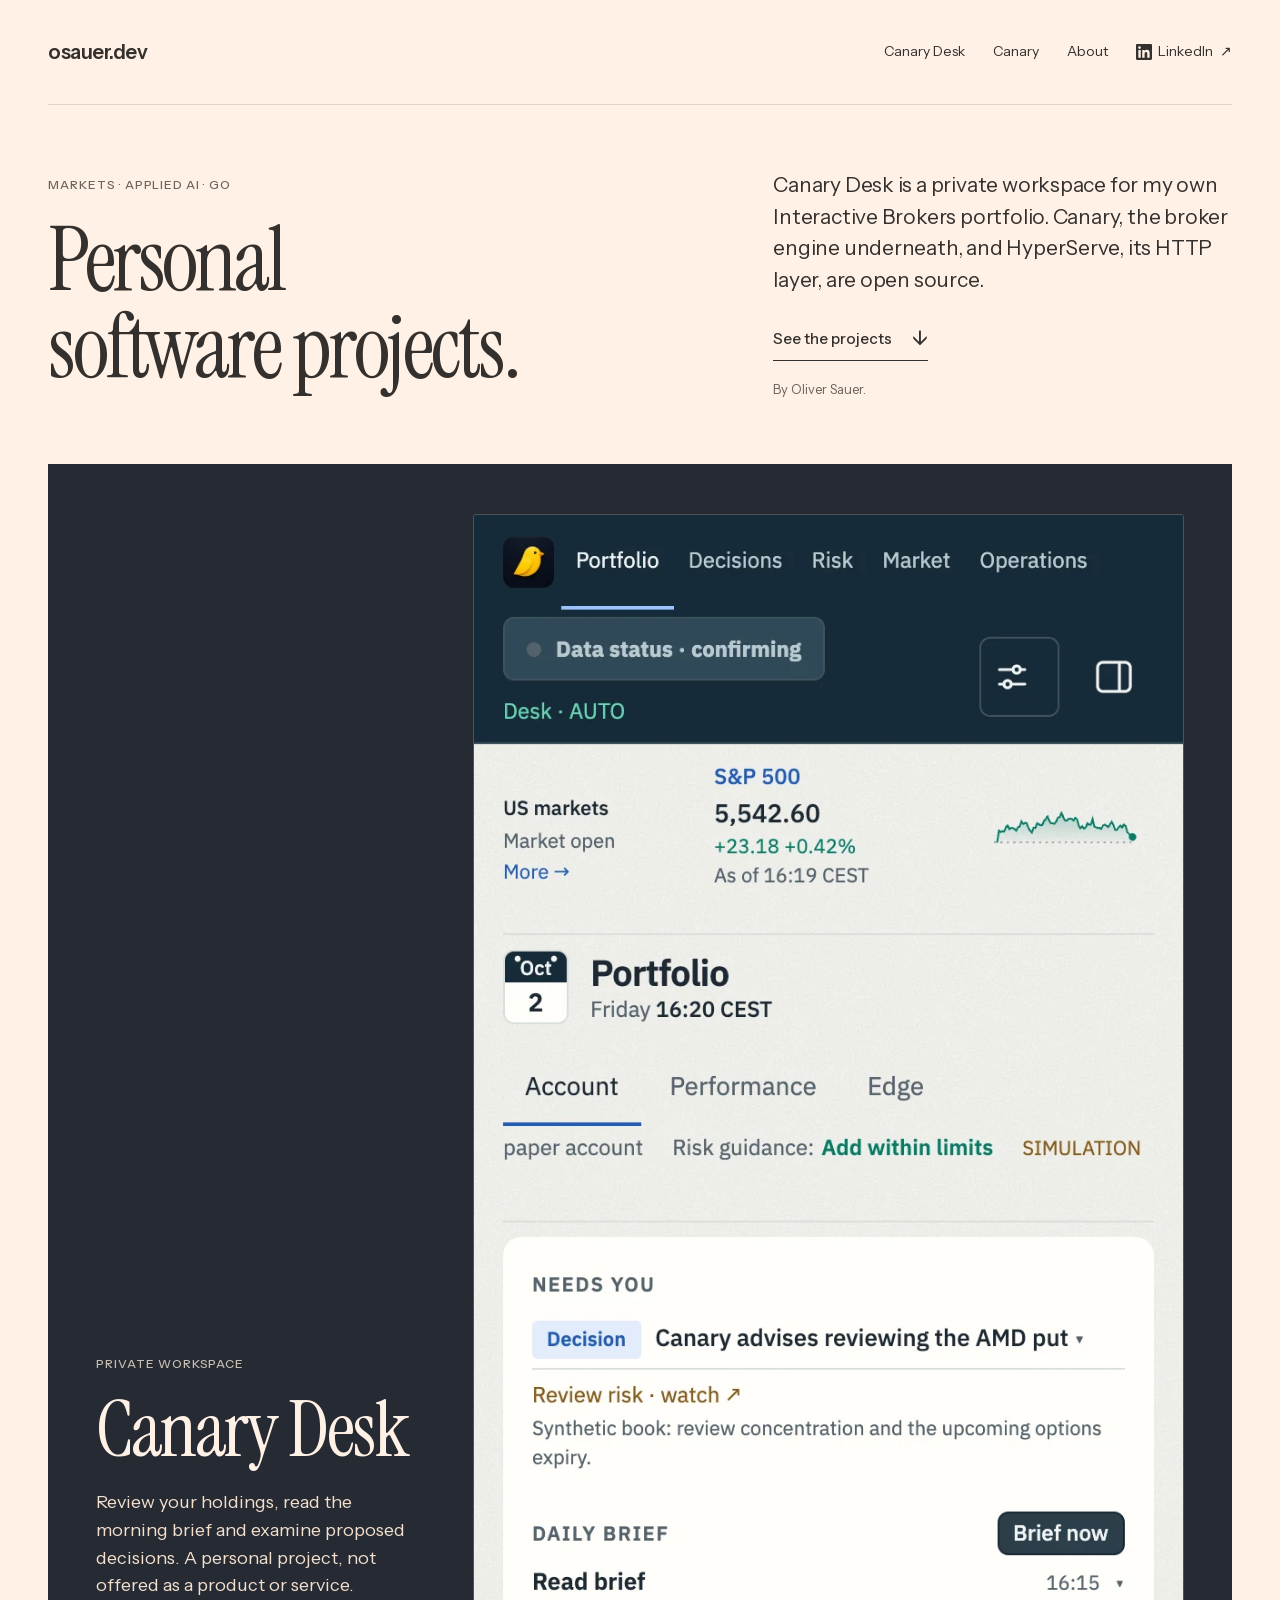
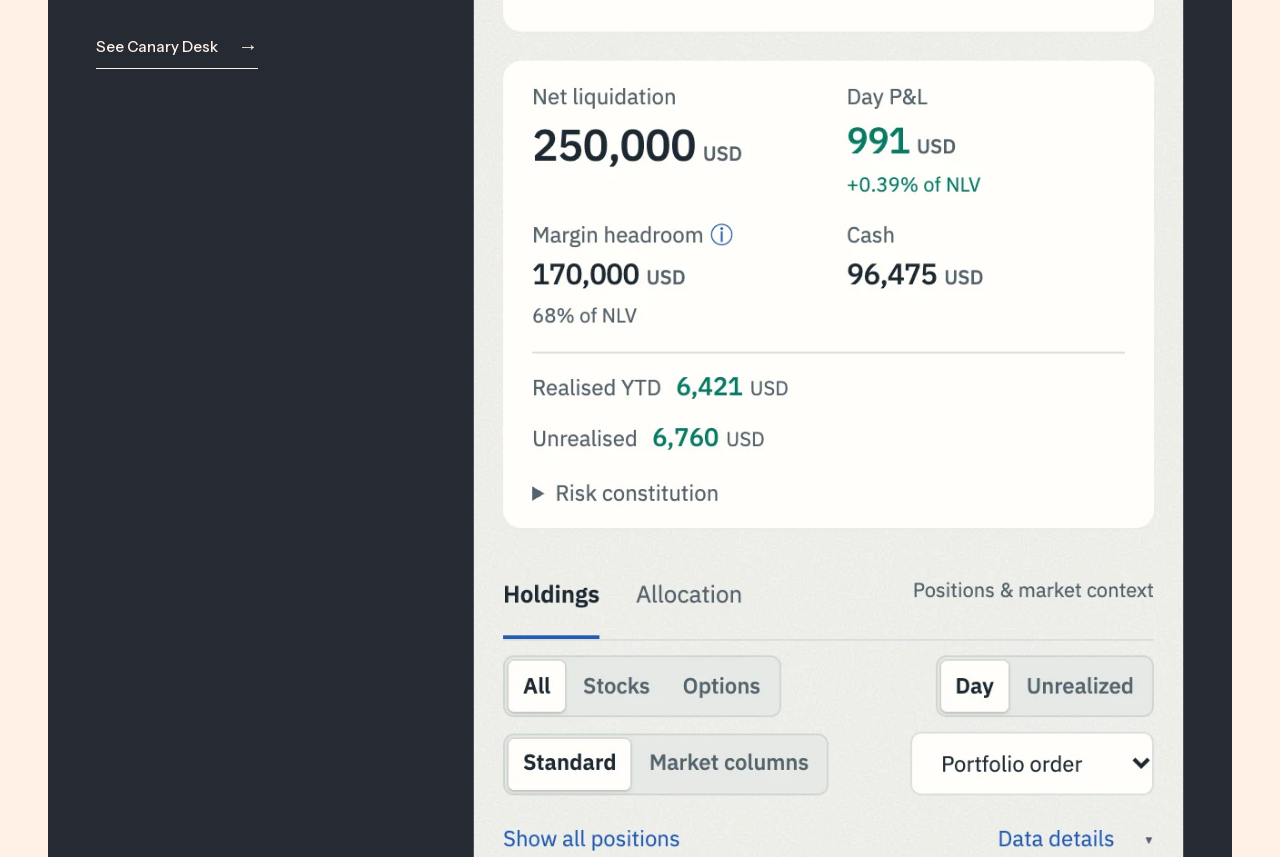
==== commit c2d7b805: "Add Chinese entry links and repair legacy Canary redirects Link directly to the Simplified and Tradi" ====
--- a/index.html
+++ b/index.html
@@ -13,6 +13,7 @@
   <link rel="preload" href="assets/fonts/instrument-serif-latin.woff2" as="font" type="font/woff2" crossorigin>
   <meta name="color-scheme" content="light dark">
   <script src="/assets/theme.js?v=20261008"></script>
+  <script src="/canary/lang.js" defer></script>
   <link rel="stylesheet" href="assets/site.css?v=20261008-footer">
   <meta property="og:type" content="website">
   <meta property="og:url" content="https://osauer.dev/">
@@ -65,7 +66,9 @@
           <p class="kicker">Open source · Go</p>
           <div class="lockup"><img class="mark" src="assets/canary-icon.png" width="192" height="192" alt=""><h2 id="canary-title">Canary</h2></div>
           <p>The open-source engine behind Desk. Ask Claude about your Interactive Brokers account, build your own trading system on its command line and Go library, or let an AI agent read the account through read-only tools. The command line, the MCP tools and the app read the same daemon results.</p>
-          <div class="link-stack"><a class="text-link" href="canary/">See Canary<span class="arrow" aria-hidden="true">→</span></a><a class="text-link gh-link" href="https://github.com/osauer/canary"><svg class="gh" viewBox="0 0 24 24" width="16" height="16" fill="currentColor" aria-hidden="true"><path fill-rule="evenodd" clip-rule="evenodd" d="M12 2C6.477 2 2 6.484 2 12.017c0 4.425 2.865 8.18 6.839 9.504.5.092.682-.217.682-.483 0-.237-.008-.868-.013-1.703-2.782.605-3.369-1.343-3.369-1.343-.454-1.158-1.11-1.466-1.11-1.466-.908-.62.069-.608.069-.608 1.003.07 1.53 1.032 1.53 1.032.892 1.53 2.341 1.088 2.91.832.092-.647.35-1.088.636-1.338-2.22-.253-4.555-1.113-4.555-4.951 0-1.093.39-1.988 1.029-2.688-.103-.253-.446-1.272.098-2.65 0 0 .84-.27 2.75 1.026A9.564 9.564 0 0112 6.844c.85.004 1.705.115 2.504.337 1.909-1.296 2.747-1.027 2.747-1.027.546 1.379.202 2.398.1 2.651.64.7 1.028 1.595 1.028 2.688 0 3.848-2.339 4.695-4.566 4.943.359.309.678.92.678 1.855 0 1.338-.012 2.419-.012 2.747 0 .268.18.58.688.482A10.019 10.019 0 0022 12.017C22 6.484 17.522 2 12 2z"/></svg>GitHub<span class="arrow" aria-hidden="true">↗</span></a></div>
+          <div class="link-stack"><a class="text-link" href="canary/">See Canary<span class="arrow" aria-hidden="true">→</span></a><a class="text-link gh-link" href="https://github.com/osauer/canary"><svg class="gh" viewBox="0 0 24 24" width="16" height="16" fill="currentColor" aria-hidden="true"><path fill-rule="evenodd" clip-rule="evenodd" d="M12 2C6.477 2 2 6.484 2 12.017c0 4.425 2.865 8.18 6.839 9.504.5.092.682-.217.682-.483 0-.237-.008-.868-.013-1.703-2.782.605-3.369-1.343-3.369-1.343-.454-1.158-1.11-1.466-1.11-1.466-.908-.62.069-.608.069-.608 1.003.07 1.53 1.032 1.53 1.032.892 1.53 2.341 1.088 2.91.832.092-.647.35-1.088.636-1.338-2.22-.253-4.555-1.113-4.555-4.951 0-1.093.39-1.988 1.029-2.688-.103-.253-.446-1.272.098-2.65 0 0 .84-.27 2.75 1.026A9.564 9.564 0 0112 6.844c.85.004 1.705.115 2.504.337 1.909-1.296 2.747-1.027 2.747-1.027.546 1.379.202 2.398.1 2.651.64.7 1.028 1.595 1.028 2.688 0 3.848-2.339 4.695-4.566 4.943.359.309.678.92.678 1.855 0 1.338-.012 2.419-.012 2.747 0 .268.18.58.688.482A10.019 10.019 0 0022 12.017C22 6.484 17.522 2 12 2z"/></svg>GitHub<span class="arrow" aria-hidden="true">↗</span></a>
+            <span><a class="text-link" href="canary/zh-hans/" lang="zh-Hans" hreflang="zh-Hans" data-lang="zh-Hans">简体中文</a> · <a class="text-link" href="canary/zh-hant/" lang="zh-Hant" hreflang="zh-Hant" data-lang="zh-Hant">繁體中文</a></span>
+          </div>
         </div>
         <figure class="screen terminal-shot">
           <img src="canary/screens/cli-brief.webp" width="1798" height="760" alt="Output of canary brief on a synthetic account: market state, portfolio summary and what needs attention" loading="lazy">
--- a/assets/site.css
+++ b/assets/site.css
@@ -188,6 +188,7 @@
 .feature .lockup h2{margin:0}
 .feature .lockup .mark{width:52px;height:52px;margin:0}
 .feature .link-stack{margin-top:25px;gap:6px}
+.home .feature .link-stack{flex-wrap:wrap}
 .feature .link-stack .text-link{font-size:15px}
 .feature .link-stack .text-link{margin-top:0}
 /* Text beside a list: AI boundary, evidence states, Go library. */
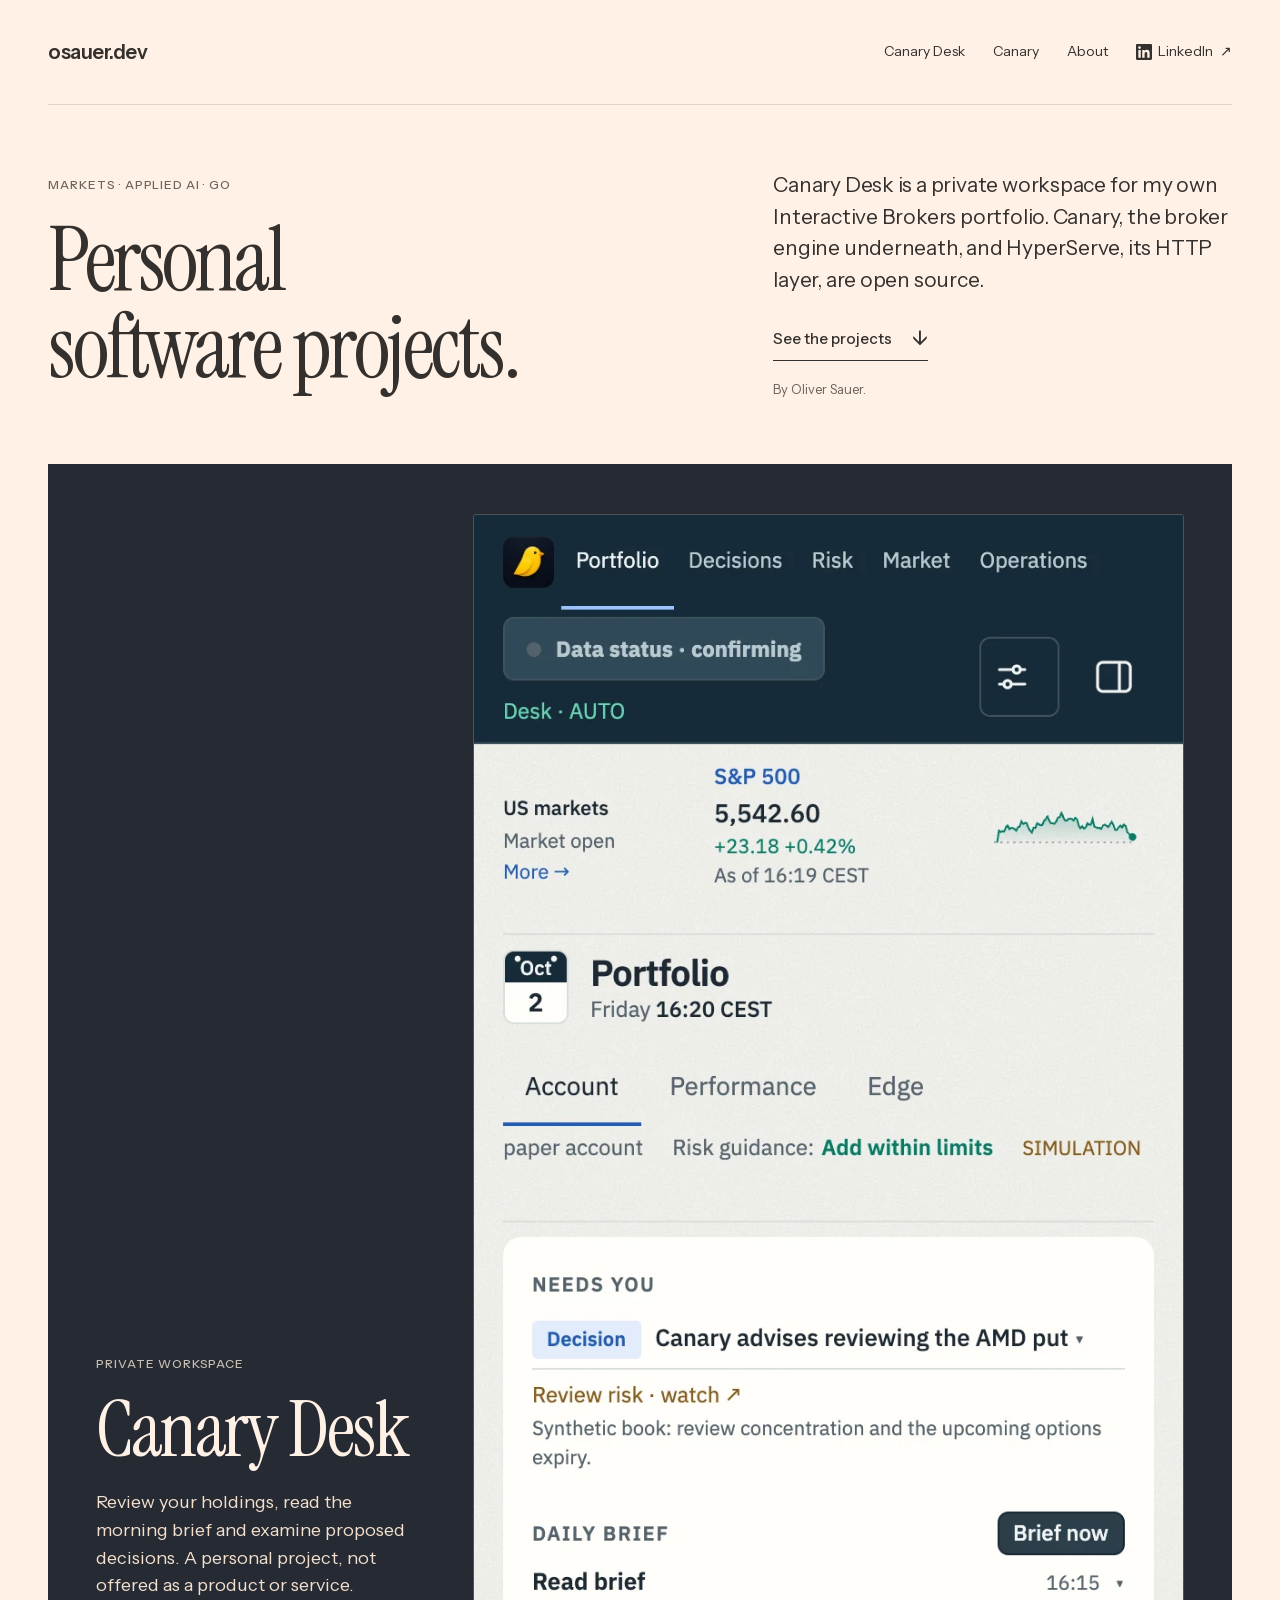
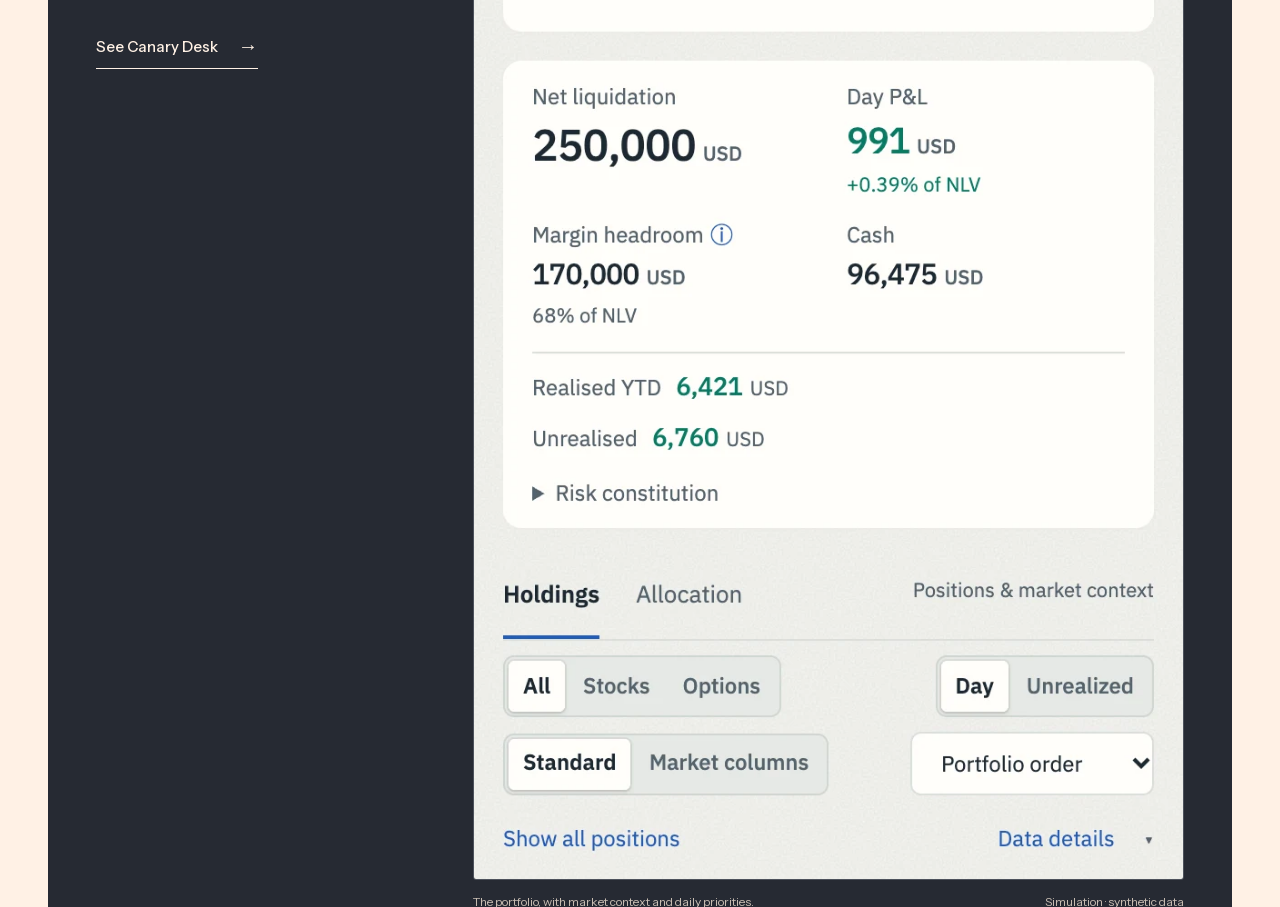
==== commit 5b29947d: "The home page links the agentic trading guide Google holds two osauer.dev pages and none of the Cana" ====
--- a/index.html
+++ b/index.html
@@ -66,7 +66,7 @@
           <p class="kicker">Open source · Go</p>
           <div class="lockup"><img class="mark" src="assets/canary-icon.png" width="192" height="192" alt=""><h2 id="canary-title">Canary</h2></div>
           <p>The open-source engine behind Desk. Ask Claude about your Interactive Brokers account, build your own trading system on its command line and Go library, or let an AI agent read the account through read-only tools. The command line, the MCP tools and the app read the same daemon results.</p>
-          <div class="link-stack"><a class="text-link" href="canary/">See Canary<span class="arrow" aria-hidden="true">→</span></a><a class="text-link gh-link" href="https://github.com/osauer/canary"><svg class="gh" viewBox="0 0 24 24" width="16" height="16" fill="currentColor" aria-hidden="true"><path fill-rule="evenodd" clip-rule="evenodd" d="M12 2C6.477 2 2 6.484 2 12.017c0 4.425 2.865 8.18 6.839 9.504.5.092.682-.217.682-.483 0-.237-.008-.868-.013-1.703-2.782.605-3.369-1.343-3.369-1.343-.454-1.158-1.11-1.466-1.11-1.466-.908-.62.069-.608.069-.608 1.003.07 1.53 1.032 1.53 1.032.892 1.53 2.341 1.088 2.91.832.092-.647.35-1.088.636-1.338-2.22-.253-4.555-1.113-4.555-4.951 0-1.093.39-1.988 1.029-2.688-.103-.253-.446-1.272.098-2.65 0 0 .84-.27 2.75 1.026A9.564 9.564 0 0112 6.844c.85.004 1.705.115 2.504.337 1.909-1.296 2.747-1.027 2.747-1.027.546 1.379.202 2.398.1 2.651.64.7 1.028 1.595 1.028 2.688 0 3.848-2.339 4.695-4.566 4.943.359.309.678.92.678 1.855 0 1.338-.012 2.419-.012 2.747 0 .268.18.58.688.482A10.019 10.019 0 0022 12.017C22 6.484 17.522 2 12 2z"/></svg>GitHub<span class="arrow" aria-hidden="true">↗</span></a>
+          <div class="link-stack"><a class="text-link" href="canary/">See Canary<span class="arrow" aria-hidden="true">→</span></a><a class="text-link" href="canary/docs/start/agentic-trading.html">Connect an AI agent to IBKR<span class="arrow" aria-hidden="true">→</span></a><a class="text-link gh-link" href="https://github.com/osauer/canary"><svg class="gh" viewBox="0 0 24 24" width="16" height="16" fill="currentColor" aria-hidden="true"><path fill-rule="evenodd" clip-rule="evenodd" d="M12 2C6.477 2 2 6.484 2 12.017c0 4.425 2.865 8.18 6.839 9.504.5.092.682-.217.682-.483 0-.237-.008-.868-.013-1.703-2.782.605-3.369-1.343-3.369-1.343-.454-1.158-1.11-1.466-1.11-1.466-.908-.62.069-.608.069-.608 1.003.07 1.53 1.032 1.53 1.032.892 1.53 2.341 1.088 2.91.832.092-.647.35-1.088.636-1.338-2.22-.253-4.555-1.113-4.555-4.951 0-1.093.39-1.988 1.029-2.688-.103-.253-.446-1.272.098-2.65 0 0 .84-.27 2.75 1.026A9.564 9.564 0 0112 6.844c.85.004 1.705.115 2.504.337 1.909-1.296 2.747-1.027 2.747-1.027.546 1.379.202 2.398.1 2.651.64.7 1.028 1.595 1.028 2.688 0 3.848-2.339 4.695-4.566 4.943.359.309.678.92.678 1.855 0 1.338-.012 2.419-.012 2.747 0 .268.18.58.688.482A10.019 10.019 0 0022 12.017C22 6.484 17.522 2 12 2z"/></svg>GitHub<span class="arrow" aria-hidden="true">↗</span></a>
             <span><a class="text-link" href="canary/zh-hans/" lang="zh-Hans" hreflang="zh-Hans" data-lang="zh-Hans">简体中文</a> · <a class="text-link" href="canary/zh-hant/" lang="zh-Hant" hreflang="zh-Hant" data-lang="zh-Hant">繁體中文</a></span>
           </div>
         </div>
